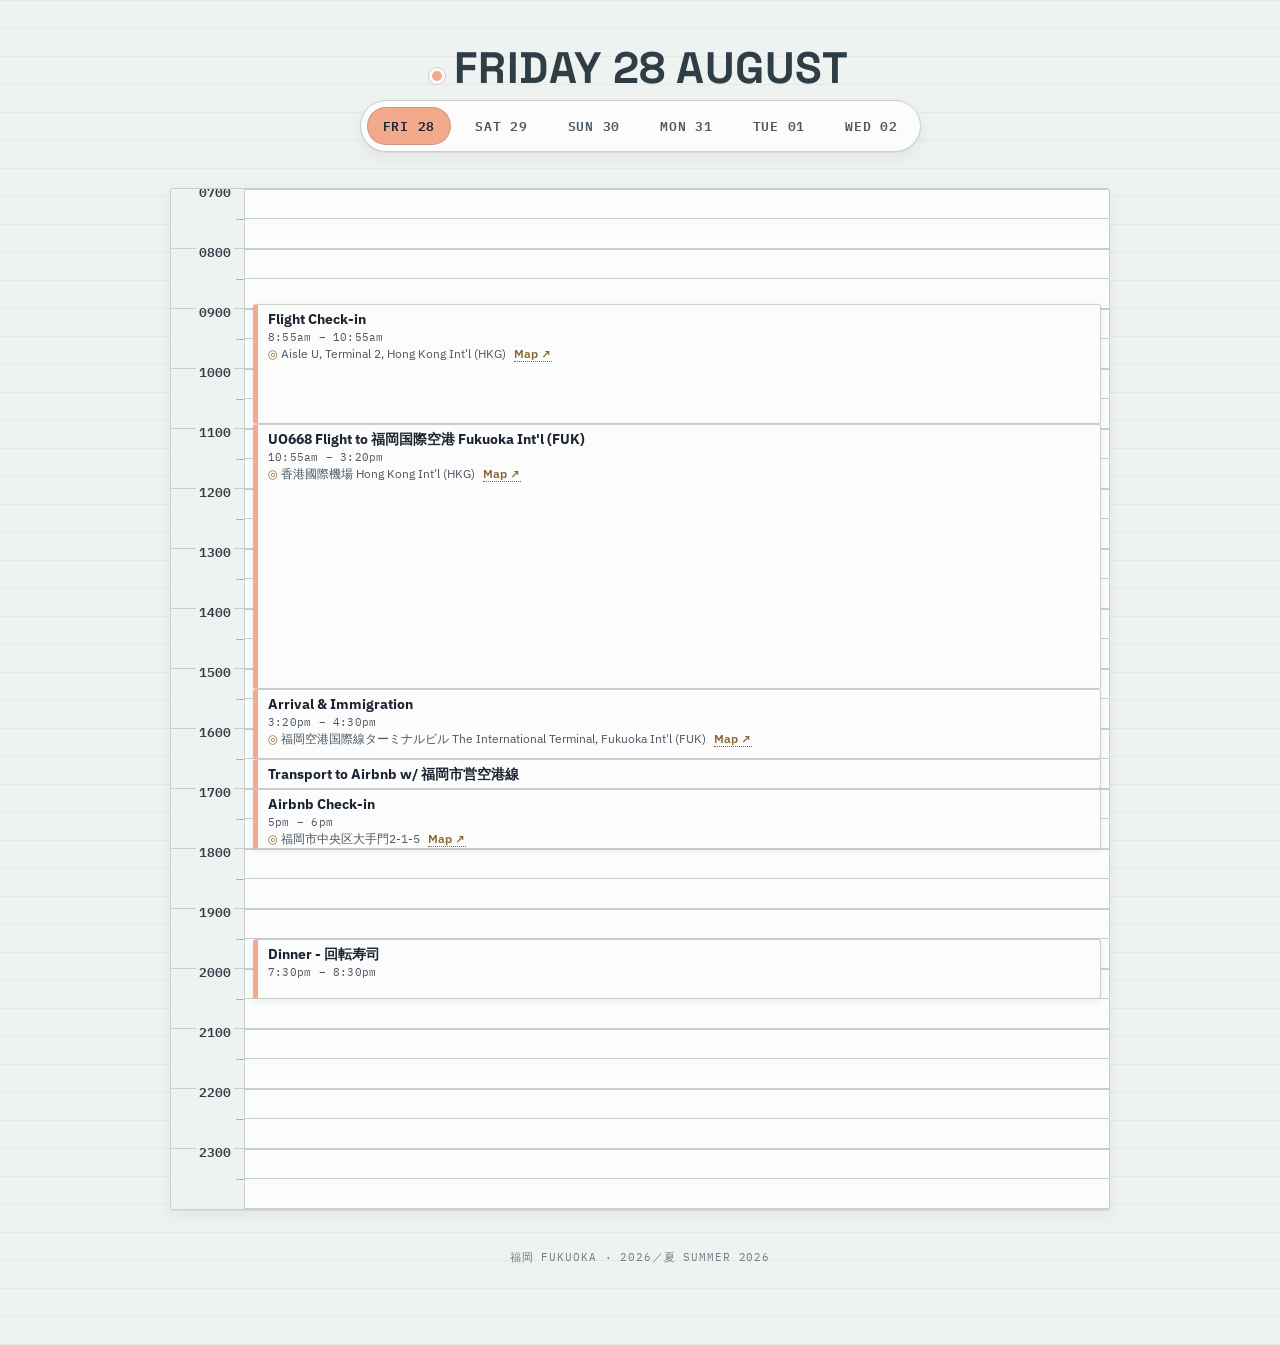
==== fri28aug.html @ e12d0137 "title change" ====
<!DOCTYPE html>
<html lang="en">
<head>
  <meta charset="UTF-8">
  <meta name="viewport" content="width=device-width, initial-scale=1.0">
  <title>FRI 28 AUG — 福岡夏日の旅2026</title>
  <link rel="preconnect" href="https://fonts.googleapis.com">
  <link rel="preconnect" href="https://fonts.gstatic.com" crossorigin>
  <link href="https://fonts.googleapis.com/css2?family=Space+Grotesk:wght@500;700&family=IBM+Plex+Sans:wght@400;500;600&family=IBM+Plex+Mono:wght@400;500;600&display=swap" rel="stylesheet">
  <link rel="stylesheet" href="style.css">
</head>

<body>
  <div class="wrap">

    <h1 class="page-title" style="--day-color: var(--fri);">
      <span class="day-tick"></span>FRIDAY 28 AUGUST
    </h1>

    <nav class="day-nav" id="dayNav" aria-label="Day navigation"></nav>

    <section class="schedule-card">
      <div class="schedule-grid">
        <div class="ruler" id="ruler"></div>
        <div class="track">
          <div class="events-layer" id="eventsLayer"></div>
        </div>
      </div>
    </section>

    <footer class="foot">福岡 FUKUOKA &middot; 2026／夏 SUMMER 2026</footer>
  </div>

  <script src="schedule.js"></script>
  <script>
    const EVENTS_DEFAULT = [
      { title: "Flight Check-in", start: "8:55", end: "10:55", location: "Aisle U, Terminal 2, Hong Kong Int'l (HKG)", mapsUrl: "https://www.google.com/maps/place/Hong+Kong+International+Airport+Terminal+2,+1+Sky+Plaza+Rd,+Chek+Lap+Kok,+Hong+Kong/@22.3169602,113.9358304,17z/data=!3m1!4b1!4m6!3m5!1s0x3403e2dbd24219fd:0x66bfec8ce61a788a!8m2!3d22.3169602!4d113.9384053!16s%2Fg%2F11zbnl3nz1?entry=ttu&g_ep=EgoyMDI2MDcxNS4wIKXMDSoASAFQAw%3D%3D" },
      { title: "UO668 Flight to 福岡国際空港 Fukuoka Int'l (FUK)", start: "10:55", end: "15:20", location: "香港國際機場 Hong Kong Int'l (HKG)", mapsUrl: "https://www.google.com/maps/place/Hong+Kong+International+Airport+Terminal+2,+1+Sky+Plaza+Rd,+Chek+Lap+Kok,+Hong+Kong/@22.3169602,113.9358304,17z/data=!3m1!4b1!4m6!3m5!1s0x3403e2dbd24219fd:0x66bfec8ce61a788a!8m2!3d22.3169602!4d113.9384053!16s%2Fg%2F11zbnl3nz1?entry=ttu&g_ep=EgoyMDI2MDcxNS4wIKXMDSoASAFQAw%3D%3D" },
      { title: "Arrival & Immigration", start: "15:20", end: "16:30", location: "福岡空港国際線ターミナルビル The International Terminal, Fukuoka Int'l (FUK)", mapsUrl: "https://www.google.com/maps/place/Fukuoka+Airport+International+Terminal/@33.584404,130.4412483,17z/data=!3m1!4b1!4m6!3m5!1s0x3541903977d64cd1:0x3425b2576ad33a70!8m2!3d33.584404!4d130.4438232!16s%2Fg%2F11d_719d9x?entry=ttu&g_ep=EgoyMDI2MDcxNS4wIKXMDSoASAFQAw%3D%3D" },
      { title: "Transport to Airbnb w/ 福岡市営空港線", start: "16:30", end: "17:00", location: "", mapsUrl: "" },
      { title: "Airbnb Check-in", start: "17:00", end: "18:00", location: "福岡市中央区大手門2-1-5", mapsUrl: "https://www.google.com/maps/place/2-ch%C5%8Dme-1-5+%C5%8Ctemon,+Chuo+Ward,+Fukuoka,+810-0074,+Japan/@33.5899657,130.3848394,18z/data=!3m1!4b1!4m10!1m2!2m1!1z44CSODEwLTAwNzQg56aP5bKh55yM56aP5bKh5biC5Lit5aSu5Yy65aSn5omL6ZaA77yS5LiB55uu77yR4oiS77yV!3m6!1s0x354192293996d13b:0x6b5ba809811c0bd0!8m2!3d33.5899657!4d130.3861269!15sCkLjgJI4MTAtMDA3NCDnpo_lsqHnnIznpo_lsqHluILkuK3lpK7ljLrlpKfmiYvploDvvJLkuIHnm67vvJHiiJLvvJWSARBnZW9jb2RlZF9hZGRyZXNz4AEA!16s%2Fg%2F11clpc6z0z?entry=ttu&g_ep=EgoyMDI2MDcxNS4wIKXMDSoASAFQAw%3D%3D" },
      { title: "Dinner - 回転寿司", start: "19:30", end: "20:30", location: "", mapsUrl: "" },
    ];

    window.TripSchedule.init({
      file: "fri28aug.html",
      color: "var(--fri)",
      defaults: EVENTS_DEFAULT,
    });
  </script>
</body>
</html>
---- style.css ----
/* ============================================================
   Royal Holloway Makers' Society — Schedule
   Design: drafting-table blueprint, brass hardware accents,
   hour-ruler grid. Space Grotesk / IBM Plex Sans / IBM Plex Mono.
   ============================================================ */

:root {
  --ink:        #1B2430;
  --ink-soft:   #4B5763;
  --paper:      #EEF2F0;
  --paper-2:    #E3E9E5;
  --card:       #FBFCFB;
  --line:       #C7D0CB;
  --rule:       #2F3E46;
  --brass:      #AD8446;
  --brass-dark: #8A6832;
  --brass-tint: #F1E3C9;

  --fri: #F2A98C;
  --sat: #F0C083;
  --sun: #EADD6E;
  --mon: #93D2A3;
  --tue: #8FC4E8;
  --wed: #DDB2E6;

  --radius: 3px;
  --shadow: 0 1px 0 rgba(27,36,48,0.06), 0 6px 16px rgba(27,36,48,0.06);
}

* { box-sizing: border-box; }

html { scroll-behavior: smooth; }

body {
  margin: 0;
  background:
    linear-gradient(var(--paper-2) 1px, transparent 1px) 0 0 / 100% 28px,
    var(--paper);
  color: var(--ink);
  font-family: "IBM Plex Sans", "Noto Sans JP", system-ui, sans-serif;
  -webkit-font-smoothing: antialiased;
  min-height: 100vh;
}

a { color: inherit; }

.wrap {
  max-width: 980px;
  margin: 0 auto;
  padding: 40px 20px 80px;
}

/* ---------- Header ---------- */

.page-title {
  text-align: center;
  margin: 0 0 4px;
  font-family: "Space Grotesk", "IBM Plex Sans", sans-serif;
  font-weight: 700;
  font-size: clamp(28px, 5vw, 44px);
  letter-spacing: 0.01em;
  color: var(--rule);
}

.page-title .day-tick {
  display: inline-block;
  width: 10px;
  height: 10px;
  border-radius: 50%;
  margin-right: 12px;
  transform: translateY(-2px);
  background: var(--day-color, var(--brass));
  box-shadow: 0 0 0 3px var(--card), 0 0 0 4px var(--line);
}

.page-subtitle {
  text-align: center;
  margin: 0 0 28px;
  font-family: "IBM Plex Mono", monospace;
  font-size: 12.5px;
  letter-spacing: 0.14em;
  text-transform: uppercase;
  color: var(--ink-soft);
}

/* ---------- Nav ---------- */

.day-nav {
  display: flex;
  justify-content: center;
  flex-wrap: wrap;
  gap: 8px;
  margin: 0 0 36px;
  padding: 6px;
  background: var(--card);
  border: 1px solid var(--line);
  border-radius: 999px;
  width: fit-content;
  max-width: 100%;
  margin-left: auto;
  margin-right: auto;
  box-shadow: var(--shadow);
}

.day-nav a {
  --pill-color: var(--brass);
  position: relative;
  display: block;
  padding: 8px 16px;
  border-radius: 999px;
  font-family: "IBM Plex Mono", monospace;
  font-size: 12.5px;
  font-weight: 600;
  letter-spacing: 0.06em;
  text-decoration: none;
  color: var(--ink-soft);
  transition: background 0.15s ease, color 0.15s ease;
  white-space: nowrap;
}

.day-nav a:hover { background: var(--paper-2); color: var(--ink); }

.day-nav a.active {
  background: var(--pill-color);
  color: var(--ink);
  box-shadow: inset 0 0 0 1px rgba(27,36,48,0.15);
}

.day-nav a.home {
  color: var(--brass-dark);
  font-weight: 700;
}

/* ---------- Schedule grid ---------- */

.schedule-card {
  background: var(--card);
  border: 1px solid var(--line);
  border-radius: var(--radius);
  box-shadow: var(--shadow);
  overflow: hidden;
  margin-bottom: 40px;
}

.schedule-grid {
  display: grid;
  grid-template-columns: 74px 1fr;
}

.ruler {
  border-right: 1px solid var(--line);
  background: var(--paper);
  position: relative;
}

.ruler-hour {
  height: 60px;
  border-bottom: 1px solid var(--line);
  position: relative;
}

.ruler-hour:last-child { border-bottom: none; }

.ruler-hour .label {
  position: absolute;
  top: -8px;
  right: 10px;
  background: var(--paper);
  padding: 0 3px;
  font-family: "IBM Plex Mono", monospace;
  font-weight: 600;
  font-size: 13px;
  color: var(--rule);
}

.ruler-hour::after {
  /* half-hour tick */
  content: "";
  position: absolute;
  top: 30px;
  right: 0;
  width: 8px;
  height: 1px;
  background: var(--brass);
  opacity: 0.6;
}

.track {
  position: relative;
  background-image: repeating-linear-gradient(
    to bottom,
    transparent 0,
    transparent 29px,
    var(--line) 29px,
    var(--line) 30px
  );
  background-size: 100% 60px;
}

.track::before {
  /* hour lines, stronger */
  content: "";
  position: absolute;
  inset: 0;
  background-image: repeating-linear-gradient(
    to bottom,
    var(--line) 0,
    var(--line) 1px,
    transparent 1px,
    transparent 60px
  );
  pointer-events: none;
}

.events-layer {
  position: relative;
}

.event {
  position: absolute;
  left: 8px;
  right: 8px;
  min-height: 26px;
  background: var(--card);
  border: 1px solid var(--line);
  border-left: 5px solid var(--ev-color, var(--brass));
  border-radius: var(--radius);
  padding: 6px 10px 7px;
  box-shadow: 0 2px 6px rgba(27,36,48,0.08);
  overflow: hidden;
  cursor: default;
}

.event .ev-title {
  font-weight: 700;
  font-size: 13.5px;
  line-height: 1.25;
  color: var(--ink);
  margin: 0 0 2px;
}

.event .ev-time {
  font-family: "IBM Plex Mono", monospace;
  font-size: 11px;
  color: var(--ink-soft);
  letter-spacing: 0.02em;
}

.event .ev-meta {
  font-size: 11.5px;
  color: var(--ink-soft);
  margin-top: 2px;
  display: flex;
  gap: 8px;
  flex-wrap: wrap;
  align-items: center;
}

.event .ev-meta .pin::before { content: "\25CE  "; color: var(--brass-dark); }

.event .ev-meta a {
  color: var(--brass-dark);
  text-decoration: none;
  font-weight: 600;
  border-bottom: 1px dotted var(--brass-dark);
}
.event .ev-meta a:hover { color: var(--ink); border-color: var(--ink); }

.event-actions {
  position: absolute;
  top: 5px;
  right: 6px;
  display: flex;
  gap: 4px;
  opacity: 0;
  transition: opacity 0.12s ease;
}

.event:hover .event-actions { opacity: 1; }

.event-actions button {
  border: none;
  background: var(--paper-2);
  color: var(--ink-soft);
  width: 18px;
  height: 18px;
  border-radius: 50%;
  font-size: 11px;
  line-height: 1;
  cursor: pointer;
}

.event-actions button:hover { background: var(--brass); color: var(--ink); }

.event.compact .ev-meta,
.event.compact .ev-time { display: none; }

.empty-note {
  text-align: center;
  padding: 40px 20px;
  color: var(--ink-soft);
  font-family: "IBM Plex Mono", monospace;
  font-size: 12.5px;
  letter-spacing: 0.05em;
}

/* ---------- Form: "work order" card ---------- */

.entry-card {
  background: var(--card);
  border: 1px solid var(--line);
  border-radius: var(--radius);
  box-shadow: var(--shadow);
  padding: 22px 24px 24px;
}

.entry-card h2 {
  margin: 0 0 4px;
  font-family: "Space Grotesk", sans-serif;
  font-size: 16px;
  letter-spacing: 0.02em;
  color: var(--rule);
}

.entry-card .entry-sub {
  margin: 0 0 18px;
  padding-bottom: 14px;
  border-bottom: 1px dashed var(--line);
  font-family: "IBM Plex Mono", monospace;
  font-size: 11px;
  letter-spacing: 0.08em;
  text-transform: uppercase;
  color: var(--ink-soft);
}

.entry-grid {
  display: grid;
  grid-template-columns: repeat(4, 1fr);
  gap: 14px 16px;
}

.entry-grid .field.wide { grid-column: span 2; }
.entry-grid .field.full { grid-column: 1 / -1; }

.field label {
  display: block;
  font-family: "IBM Plex Mono", monospace;
  font-size: 10.5px;
  letter-spacing: 0.1em;
  text-transform: uppercase;
  color: var(--brass-dark);
  margin-bottom: 5px;
}

.field input {
  width: 100%;
  padding: 9px 10px;
  border: 1px solid var(--line);
  border-radius: var(--radius);
  background: var(--paper);
  color: var(--ink);
  font-family: "IBM Plex Sans", sans-serif;
  font-size: 13.5px;
}

.field input:focus {
  outline: none;
  border-color: var(--brass);
  background: var(--card);
  box-shadow: 0 0 0 3px var(--brass-tint);
}

.entry-actions {
  display: flex;
  align-items: center;
  gap: 12px;
  margin-top: 18px;
}

.btn {
  font-family: "IBM Plex Mono", monospace;
  font-size: 12px;
  font-weight: 600;
  letter-spacing: 0.06em;
  text-transform: uppercase;
  padding: 10px 20px;
  border-radius: var(--radius);
  border: 1px solid var(--brass-dark);
  background: var(--brass);
  color: #26190A;
  cursor: pointer;
  transition: background 0.15s ease, transform 0.05s ease;
}

.btn:hover { background: var(--brass-dark); color: #fff; }
.btn:active { transform: translateY(1px); }

.btn.secondary {
  background: var(--card);
  color: var(--ink-soft);
  border-color: var(--line);
}
.btn.secondary:hover { background: var(--paper-2); color: var(--ink); border-color: var(--ink-soft); }

.form-msg {
  font-family: "IBM Plex Mono", monospace;
  font-size: 11.5px;
  color: var(--ink-soft);
}

/* ---------- Export panel ---------- */

.export-panel {
  margin-top: 18px;
}

.export-panel summary {
  cursor: pointer;
  font-family: "IBM Plex Mono", monospace;
  font-size: 11.5px;
  letter-spacing: 0.08em;
  text-transform: uppercase;
  color: var(--brass-dark);
  padding: 4px 0;
}

.export-panel textarea {
  width: 100%;
  margin-top: 10px;
  min-height: 140px;
  padding: 12px;
  border: 1px solid var(--line);
  border-radius: var(--radius);
  background: var(--rule);
  color: #E8ECEA;
  font-family: "IBM Plex Mono", monospace;
  font-size: 12px;
  line-height: 1.5;
  resize: vertical;
}

.export-panel p {
  font-size: 12px;
  color: var(--ink-soft);
  line-height: 1.5;
  margin: 10px 0 0;
}

/* ---------- Home / index ---------- */

.home-list {
  display: grid;
  grid-template-columns: repeat(3, 1fr);
  gap: 14px;
  margin-top: 30px;
}

.home-card {
  display: block;
  text-decoration: none;
  background: var(--card);
  border: 1px solid var(--line);
  border-radius: var(--radius);
  padding: 18px 16px;
  box-shadow: var(--shadow);
  border-top: 5px solid var(--card-color, var(--brass));
  transition: transform 0.12s ease;
}

.home-card:hover { transform: translateY(-2px); }

.home-card .hc-day {
  font-family: "IBM Plex Mono", monospace;
  font-size: 11px;
  letter-spacing: 0.1em;
  color: var(--ink-soft);
  text-transform: uppercase;
}

.home-card .hc-date {
  font-family: "Space Grotesk", sans-serif;
  font-size: 22px;
  font-weight: 700;
  color: var(--rule);
  margin-top: 2px;
}

footer.foot {
  text-align: center;
  margin-top: 40px;
  font-family: "IBM Plex Mono", monospace;
  font-size: 11px;
  letter-spacing: 0.08em;
  color: var(--ink-soft);
  opacity: 0.75;
}

@media (max-width: 640px) {
  .entry-grid { grid-template-columns: repeat(2, 1fr); }
  .entry-grid .field.wide { grid-column: span 2; }
  .schedule-grid { grid-template-columns: 58px 1fr; }
  .ruler-hour .label { font-size: 11.5px; right: 6px; }
  .event .ev-title { font-size: 12.5px; }
}
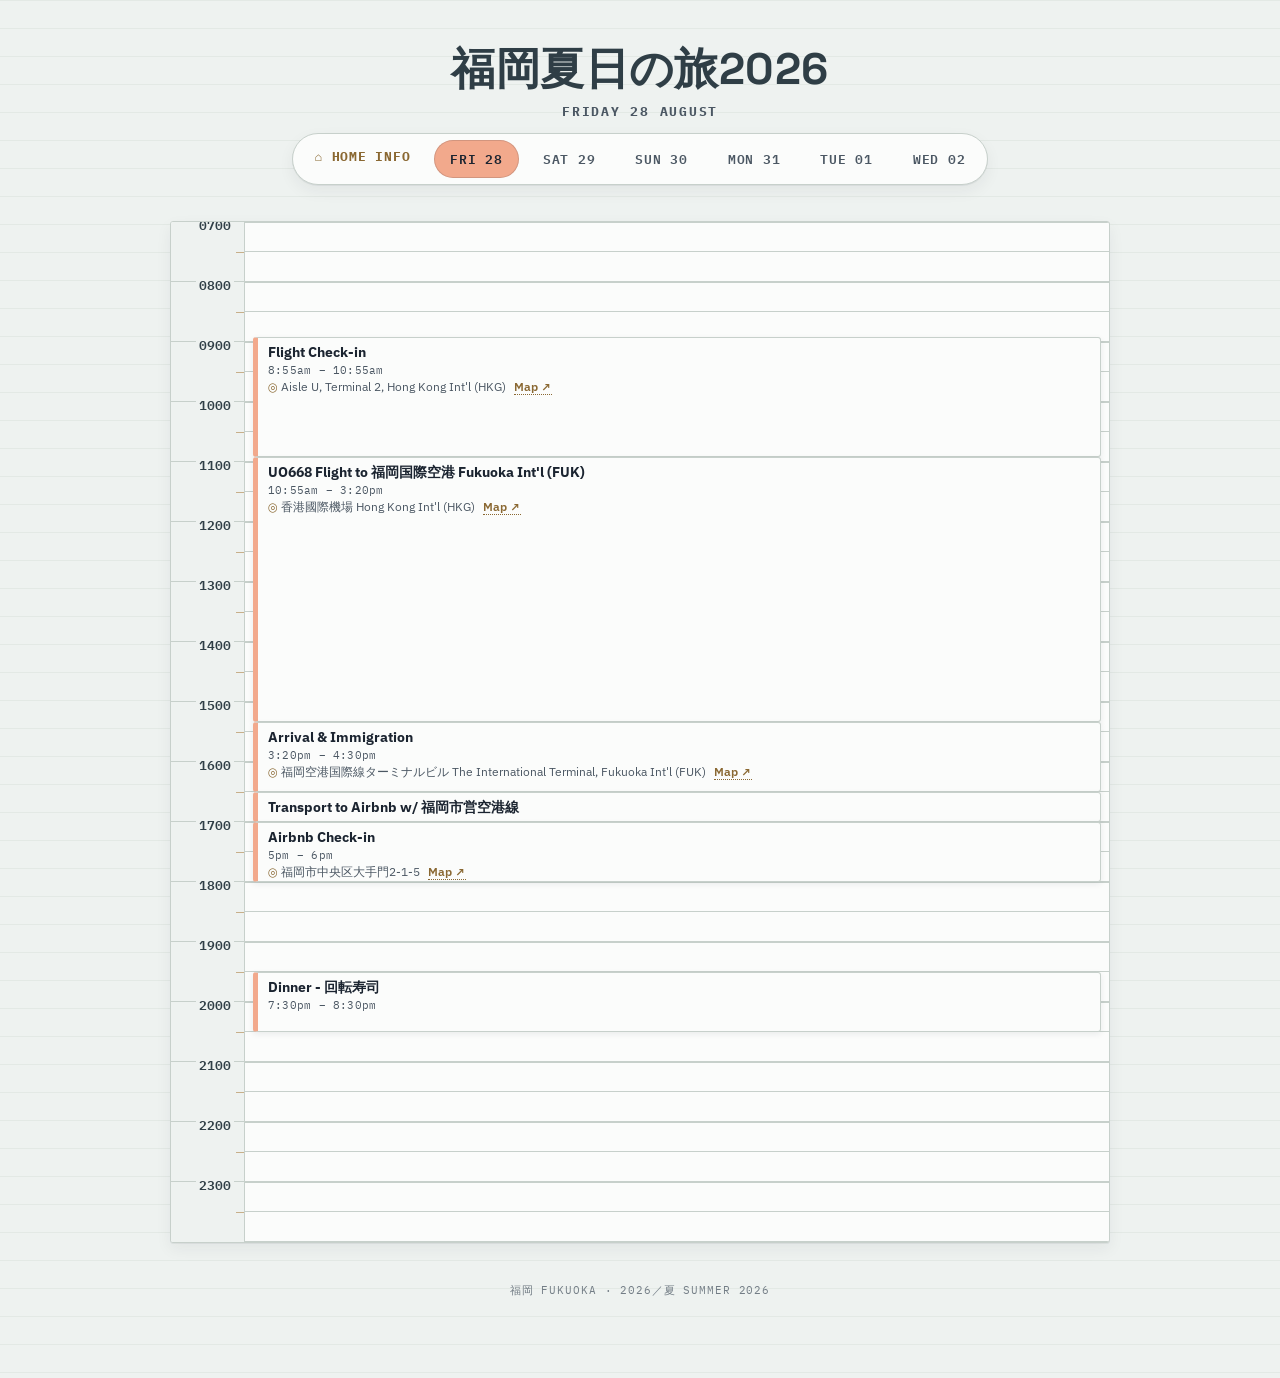
==== commit 22ade769: "index full repolish and some other event updates" ====
--- a/fri28aug.html
+++ b/fri28aug.html
@@ -1,5 +1,5 @@
 <!DOCTYPE html>
-<html lang="en">
+<html lang="zh-Hant">
 <head>
   <meta charset="UTF-8">
   <meta name="viewport" content="width=device-width, initial-scale=1.0">
@@ -13,9 +13,11 @@
 <body>
   <div class="wrap">
 
-    <h1 class="page-title" style="--day-color: var(--fri);">
-      <span class="day-tick"></span>FRIDAY 28 AUGUST
-    </h1>
+    <h1 class="page-title">福岡夏日の旅2026</h1>
+    <h2 class="page-subtitle" style="--day-color: var(--fri);">
+      <span class="day-tick"></span>
+      FRIDAY 28 AUGUST
+    </h2>
 
     <nav class="day-nav" id="dayNav" aria-label="Day navigation"></nav>
 
@@ -49,4 +51,4 @@
     });
   </script>
 </body>
-</html>
+</html>
--- a/style.css
+++ b/style.css
@@ -1,5 +1,5 @@
 /* ============================================================
-   Royal Holloway Makers' Society — Schedule
+   Trip Schedule
    Design: drafting-table blueprint, brass hardware accents,
    hour-ruler grid. Space Grotesk / IBM Plex Sans / IBM Plex Mono.
    ============================================================ */
@@ -50,7 +50,7 @@
   padding: 40px 20px 80px;
 }
 
-/* ---------- Header ---------- */
+/* ---------- Header & Text ---------- */
 
 .page-title {
   text-align: center;
@@ -75,12 +75,64 @@
 
 .page-subtitle {
   text-align: center;
-  margin: 0 0 28px;
+  margin: 0 0 14px;
   font-family: "IBM Plex Mono", monospace;
   font-size: 12.5px;
   letter-spacing: 0.14em;
   text-transform: uppercase;
   color: var(--ink-soft);
+}
+
+.page-h3 {
+  text-align: center;
+  margin: 0 0 8px;
+  font-family: "Space Grotesk", "IBM Plex Sans", sans-serif;
+  font-weight: 700;
+  font-size: 14px;
+  letter-spacing: 0.01em;
+  color: var(--brass-dark);
+}
+
+.index-p  {
+  text-align: center;
+  margin: 0 0 12px;
+  font-family: "Space Grotesk", "IBM Plex Sans", sans-serif;
+  font-weight: bold; 
+  font-display: block;
+  letter-spacing: 0.01em;
+  color: var(--ink);
+}
+
+.index-text-a  {
+  text-align: center;
+  margin: 0 0 4px;
+  font-family: "Space Grotesk", "IBM Plex Sans", sans-serif;
+  font-weight: bold; 
+  font-display: block;
+  letter-spacing: 0.01em;
+  color: var(--ink);
+}
+
+.address-a  {
+  text-align: center;
+  margin: 0 0 8px;
+  font-family: "Space Grotesk", "IBM Plex Sans", sans-serif;
+  font-size: 11px;
+  font-weight: bold; 
+  font-display: block;
+  text-decoration: none;
+  letter-spacing: 0.01em;
+  color: var(--ink-soft);
+}
+
+hr {
+  border: none;
+  height: 2px;
+  background: linear-gradient(to bottom right, var(--brass), var(--brass-tint));
+  border-radius: 999px;
+  width: 90%;
+  margin: 28px auto;
+  overflow: visible;
 }
 
 /* ---------- Nav ---------- */
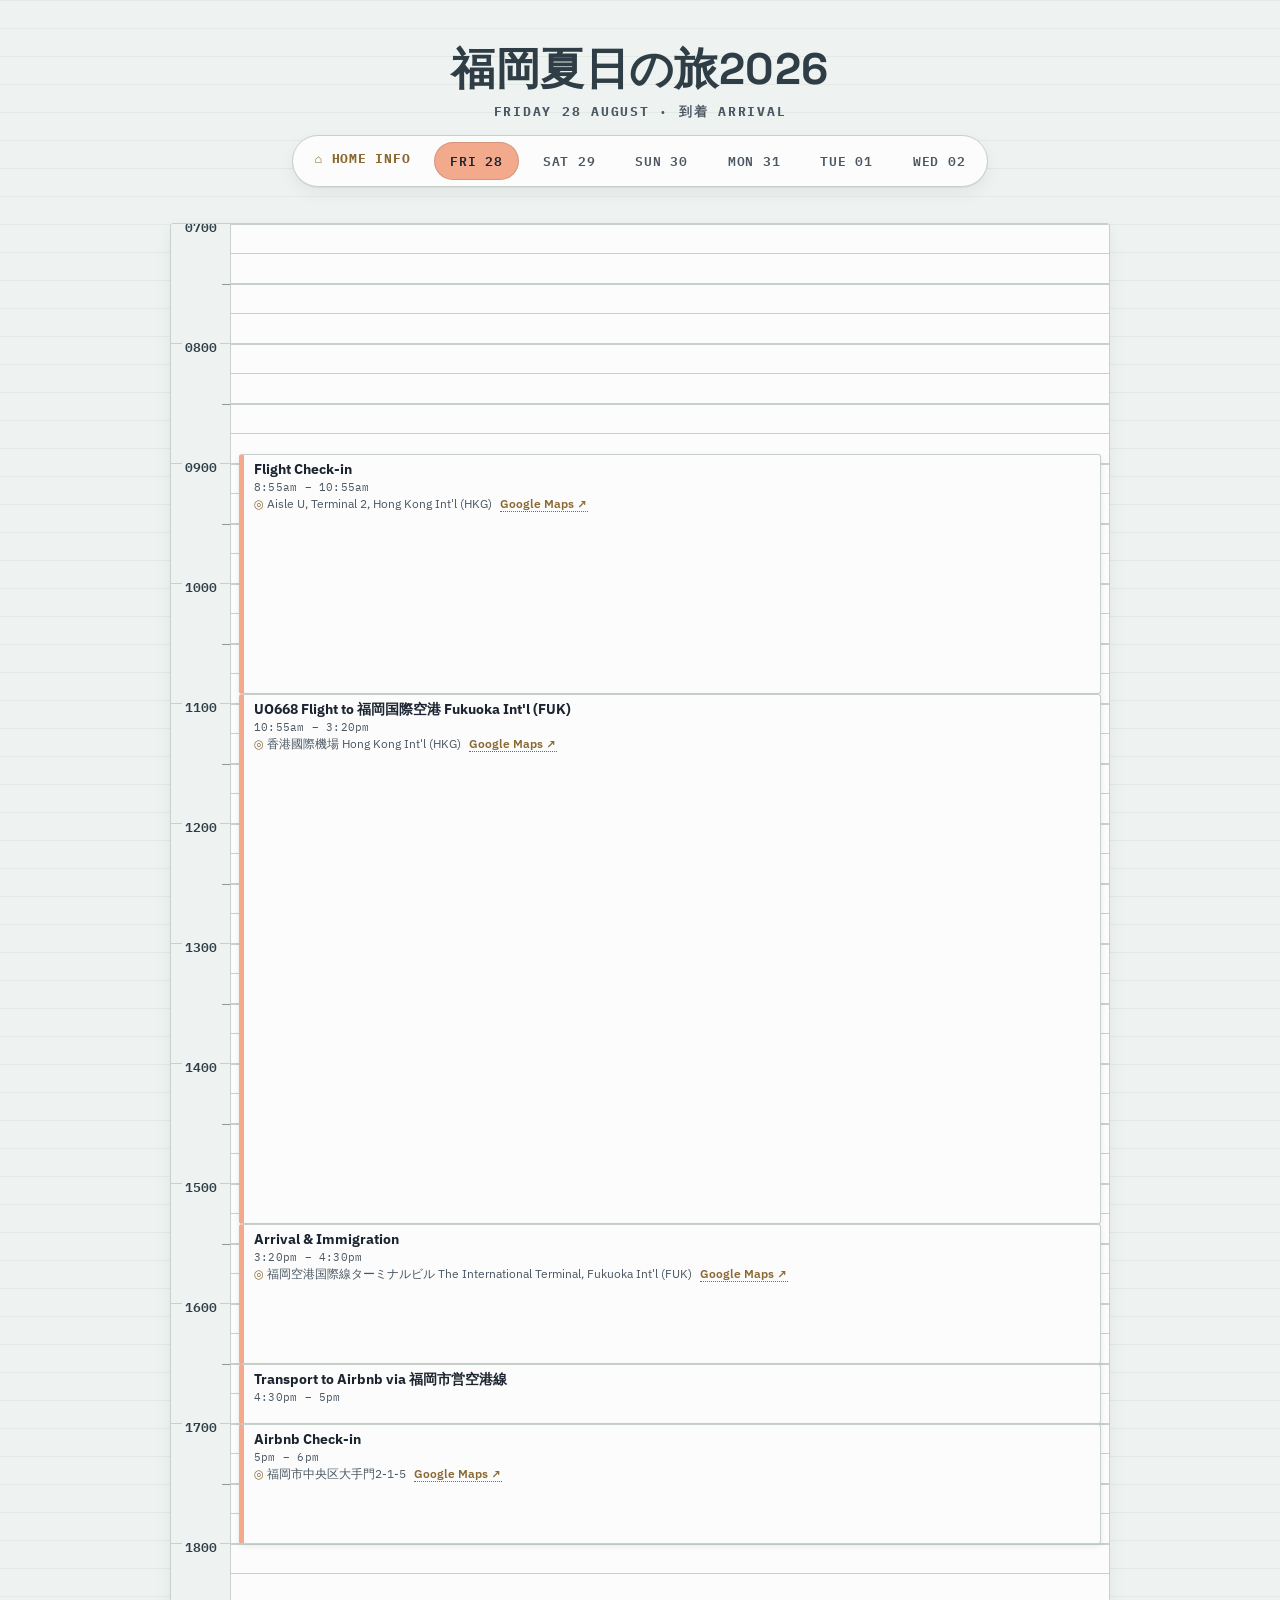
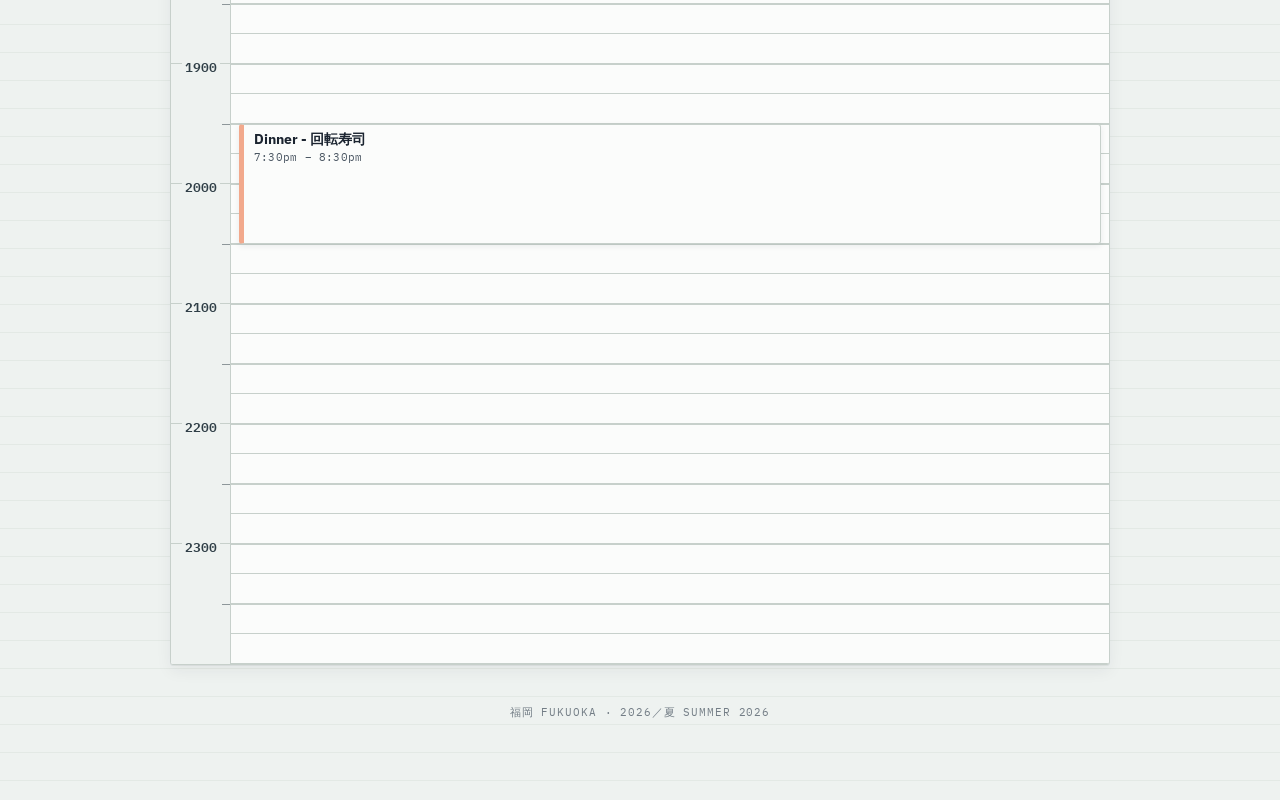
==== commit 223431e4: "schedule draft v2" ====
--- a/fri28aug.html
+++ b/fri28aug.html
@@ -8,6 +8,7 @@
   <link rel="preconnect" href="https://fonts.gstatic.com" crossorigin>
   <link href="https://fonts.googleapis.com/css2?family=Space+Grotesk:wght@500;700&family=IBM+Plex+Sans:wght@400;500;600&family=IBM+Plex+Mono:wght@400;500;600&display=swap" rel="stylesheet">
   <link rel="stylesheet" href="style.css">
+  <link rel="icon" type="image/x-icon" href="favicon-jp.png">
 </head>
 
 <body>
@@ -16,7 +17,7 @@
     <h1 class="page-title">福岡夏日の旅2026</h1>
     <h2 class="page-subtitle" style="--day-color: var(--fri);">
       <span class="day-tick"></span>
-      FRIDAY 28 AUGUST
+      FRIDAY 28 AUGUST &middot; 到着 ARRIVAL
     </h2>
 
     <nav class="day-nav" id="dayNav" aria-label="Day navigation"></nav>
@@ -39,7 +40,7 @@
       { title: "Flight Check-in", start: "8:55", end: "10:55", location: "Aisle U, Terminal 2, Hong Kong Int'l (HKG)", mapsUrl: "https://www.google.com/maps/place/Hong+Kong+International+Airport+Terminal+2,+1+Sky+Plaza+Rd,+Chek+Lap+Kok,+Hong+Kong/@22.3169602,113.9358304,17z/data=!3m1!4b1!4m6!3m5!1s0x3403e2dbd24219fd:0x66bfec8ce61a788a!8m2!3d22.3169602!4d113.9384053!16s%2Fg%2F11zbnl3nz1?entry=ttu&g_ep=EgoyMDI2MDcxNS4wIKXMDSoASAFQAw%3D%3D" },
       { title: "UO668 Flight to 福岡国際空港 Fukuoka Int'l (FUK)", start: "10:55", end: "15:20", location: "香港國際機場 Hong Kong Int'l (HKG)", mapsUrl: "https://www.google.com/maps/place/Hong+Kong+International+Airport+Terminal+2,+1+Sky+Plaza+Rd,+Chek+Lap+Kok,+Hong+Kong/@22.3169602,113.9358304,17z/data=!3m1!4b1!4m6!3m5!1s0x3403e2dbd24219fd:0x66bfec8ce61a788a!8m2!3d22.3169602!4d113.9384053!16s%2Fg%2F11zbnl3nz1?entry=ttu&g_ep=EgoyMDI2MDcxNS4wIKXMDSoASAFQAw%3D%3D" },
       { title: "Arrival & Immigration", start: "15:20", end: "16:30", location: "福岡空港国際線ターミナルビル The International Terminal, Fukuoka Int'l (FUK)", mapsUrl: "https://www.google.com/maps/place/Fukuoka+Airport+International+Terminal/@33.584404,130.4412483,17z/data=!3m1!4b1!4m6!3m5!1s0x3541903977d64cd1:0x3425b2576ad33a70!8m2!3d33.584404!4d130.4438232!16s%2Fg%2F11d_719d9x?entry=ttu&g_ep=EgoyMDI2MDcxNS4wIKXMDSoASAFQAw%3D%3D" },
-      { title: "Transport to Airbnb w/ 福岡市営空港線", start: "16:30", end: "17:00", location: "", mapsUrl: "" },
+      { title: "Transport to Airbnb via 福岡市営空港線", start: "16:30", end: "17:00", location: "", mapsUrl: "" },
       { title: "Airbnb Check-in", start: "17:00", end: "18:00", location: "福岡市中央区大手門2-1-5", mapsUrl: "https://www.google.com/maps/place/2-ch%C5%8Dme-1-5+%C5%8Ctemon,+Chuo+Ward,+Fukuoka,+810-0074,+Japan/@33.5899657,130.3848394,18z/data=!3m1!4b1!4m10!1m2!2m1!1z44CSODEwLTAwNzQg56aP5bKh55yM56aP5bKh5biC5Lit5aSu5Yy65aSn5omL6ZaA77yS5LiB55uu77yR4oiS77yV!3m6!1s0x354192293996d13b:0x6b5ba809811c0bd0!8m2!3d33.5899657!4d130.3861269!15sCkLjgJI4MTAtMDA3NCDnpo_lsqHnnIznpo_lsqHluILkuK3lpK7ljLrlpKfmiYvploDvvJLkuIHnm67vvJHiiJLvvJWSARBnZW9jb2RlZF9hZGRyZXNz4AEA!16s%2Fg%2F11clpc6z0z?entry=ttu&g_ep=EgoyMDI2MDcxNS4wIKXMDSoASAFQAw%3D%3D" },
       { title: "Dinner - 回転寿司", start: "19:30", end: "20:30", location: "", mapsUrl: "" },
     ];
--- a/style.css
+++ b/style.css
@@ -196,7 +196,7 @@
 
 .schedule-grid {
   display: grid;
-  grid-template-columns: 74px 1fr;
+  grid-template-columns: 60px 1fr;
 }
 
 .ruler {
@@ -206,8 +206,8 @@
 }
 
 .ruler-hour {
-  height: 60px;
-  border-bottom: 1px solid var(--line);
+  height: 120px;
+  border-bottom: 1.5px solid var(--line);
   position: relative;
 }
 
@@ -229,12 +229,12 @@
   /* half-hour tick */
   content: "";
   position: absolute;
-  top: 30px;
+  top: 60px;
   right: 0;
   width: 8px;
   height: 1px;
-  background: var(--brass);
-  opacity: 0.6;
+  background: var(--rule);
+  opacity: 0.5;
 }
 
 .track {
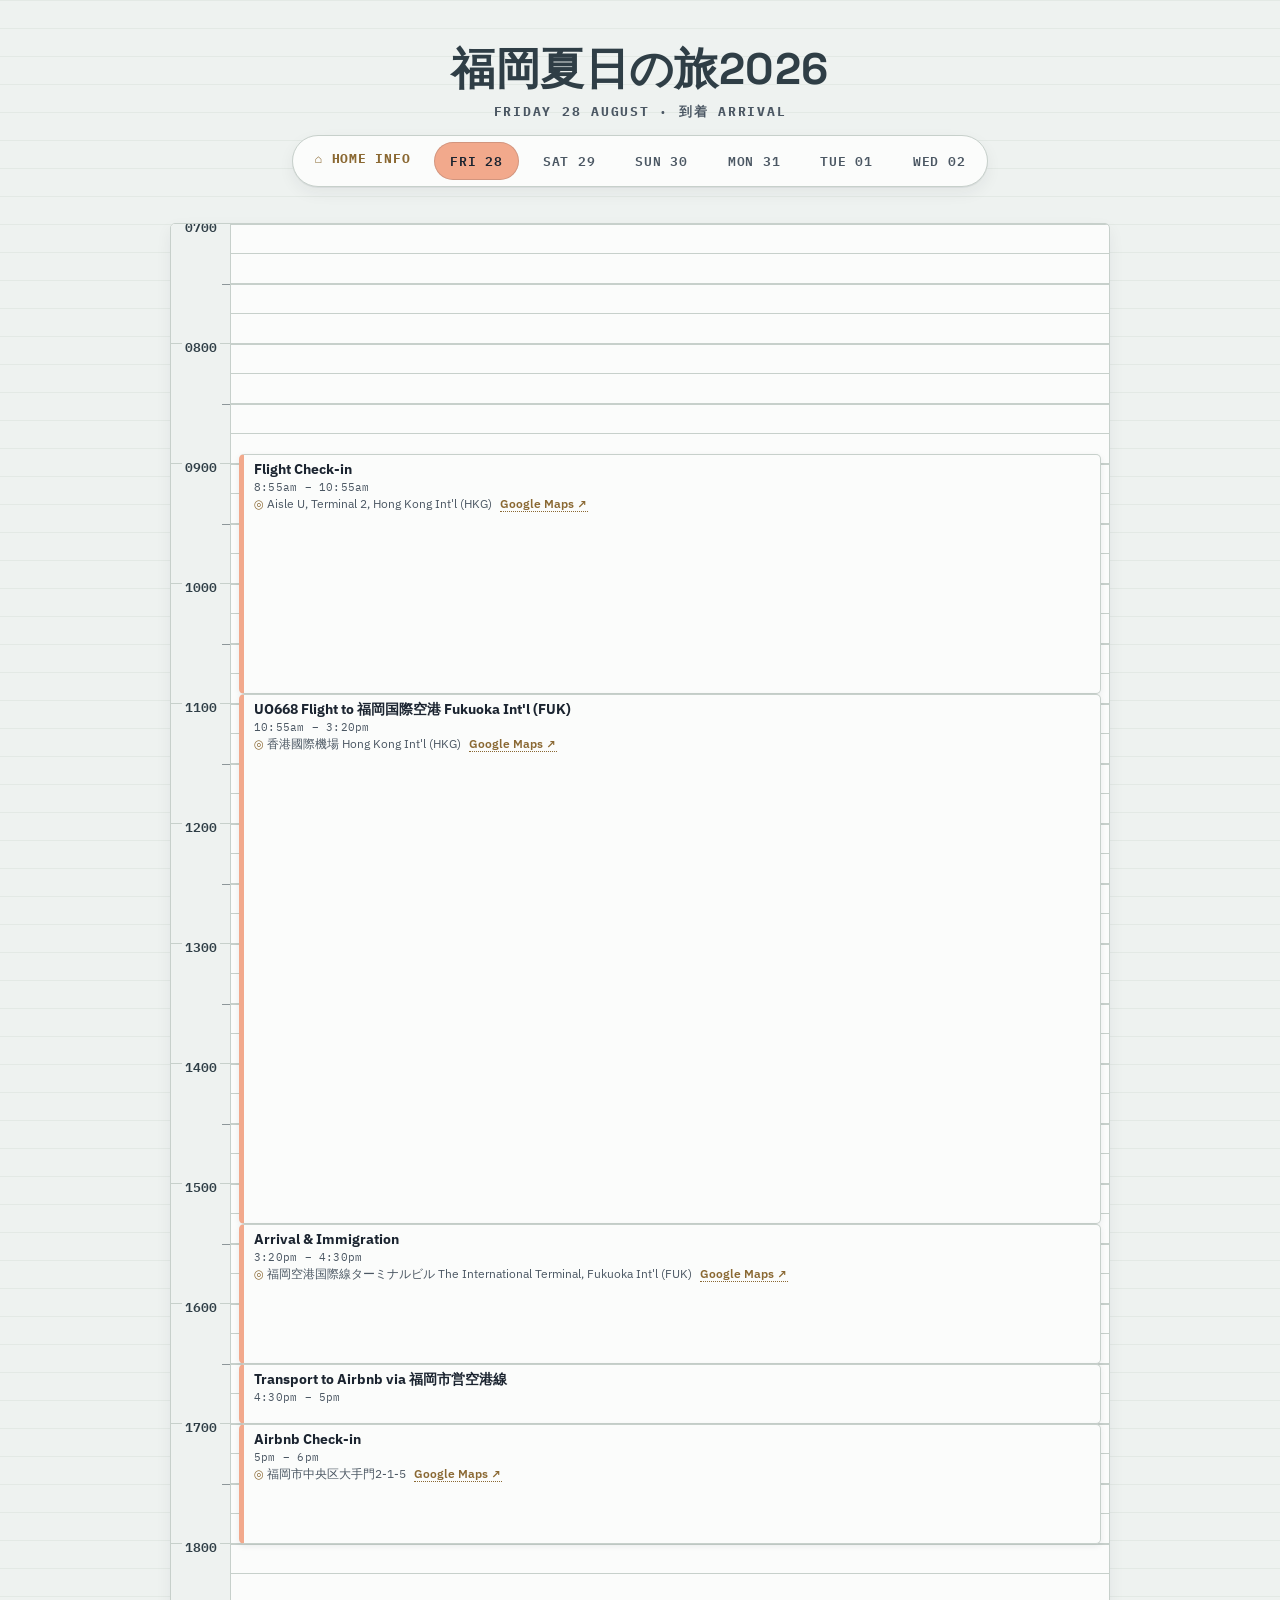
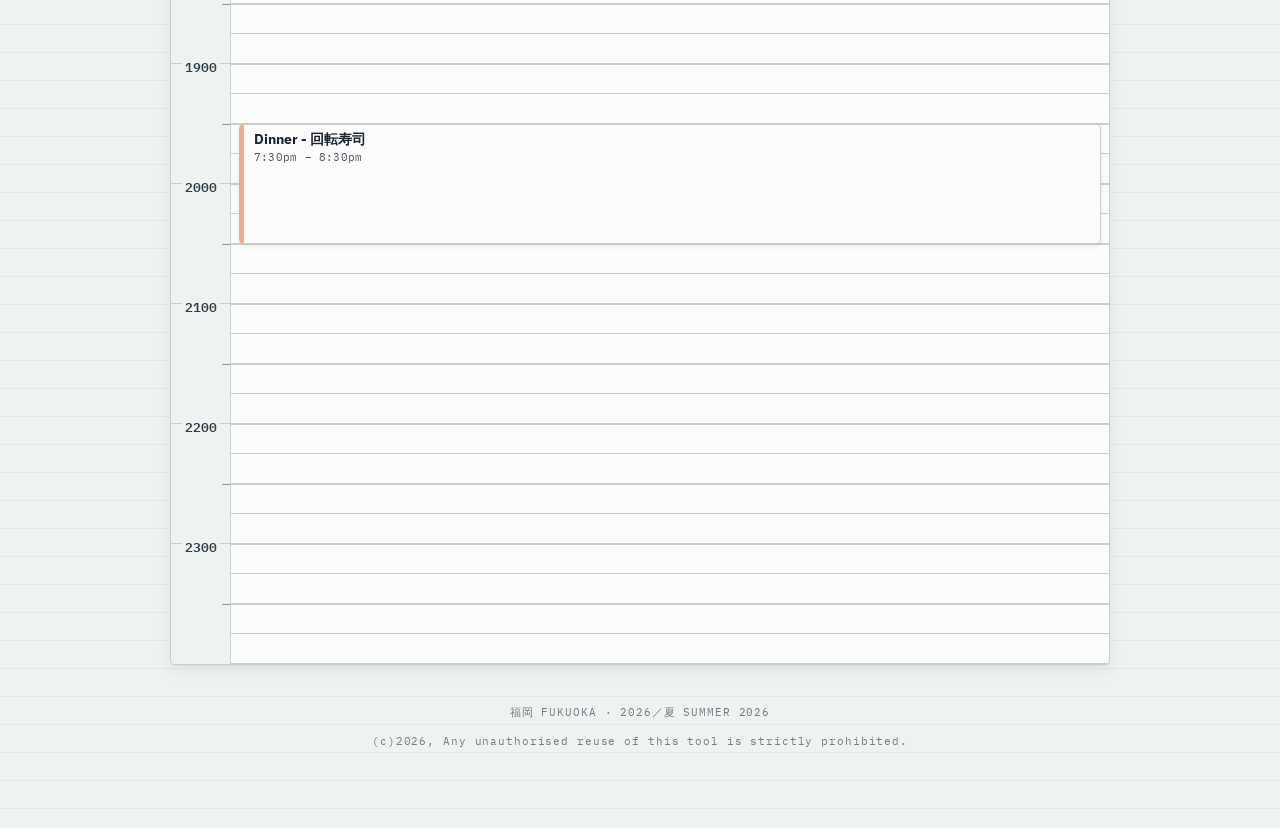
==== commit 85db37b7: "added currency converter, weather forecast, and earthquakes alert" ====
--- a/fri28aug.html
+++ b/fri28aug.html
@@ -3,12 +3,17 @@
 <head>
   <meta charset="UTF-8">
   <meta name="viewport" content="width=device-width, initial-scale=1.0">
+  <meta name="mobile-web-app-capable" content="yes" />
+
   <title>FRI 28 AUG — 福岡夏日の旅2026</title>
   <link rel="preconnect" href="https://fonts.googleapis.com">
   <link rel="preconnect" href="https://fonts.gstatic.com" crossorigin>
   <link href="https://fonts.googleapis.com/css2?family=Space+Grotesk:wght@500;700&family=IBM+Plex+Sans:wght@400;500;600&family=IBM+Plex+Mono:wght@400;500;600&display=swap" rel="stylesheet">
   <link rel="stylesheet" href="style.css">
-  <link rel="icon" type="image/x-icon" href="favicon-jp.png">
+  
+  <link rel="manifest" crossorigin="use-credentials" href="manifest.json">
+
+  <link rel="icon" type="image/x-icon" href="apple-touch-icon.png">
 </head>
 
 <body>
@@ -31,7 +36,8 @@
       </div>
     </section>
 
-    <footer class="foot">福岡 FUKUOKA &middot; 2026／夏 SUMMER 2026</footer>
+    <footer class="foot">福岡 FUKUOKA &middot; 2026／夏 SUMMER 2026 <br></br>
+      (c)2026, Any unauthorised reuse of this tool is strictly prohibited.</footer>
   </div>
 
   <script src="schedule.js"></script>
--- a/style.css
+++ b/style.css
@@ -23,7 +23,7 @@
   --tue: #8FC4E8;
   --wed: #DDB2E6;
 
-  --radius: 3px;
+  --radius: 5px;
   --shadow: 0 1px 0 rgba(27,36,48,0.06), 0 6px 16px rgba(27,36,48,0.06);
 }
 
@@ -146,7 +146,7 @@
   padding: 6px;
   background: var(--card);
   border: 1px solid var(--line);
-  border-radius: 999px;
+  border-radius: 35px;
   width: fit-content;
   max-width: 100%;
   margin-left: auto;
@@ -547,6 +547,239 @@
   opacity: 0.75;
 }
 
+/* ---------- Weather -------------- */
+.weather-panel { margin-top: 36px; }
+
+.weather-grid {
+  display: grid;
+  grid-template-columns: repeat(auto-fit, minmax(220px, 1fr));
+  gap: 14px;
+}
+
+.weather-city {
+  background: var(--card);
+  border: 1px solid var(--line);
+  border-radius: var(--radius);
+  box-shadow: var(--shadow);
+  padding: 16px 16px 14px;
+}
+
+.wx-city-name {
+  font-family: "IBM Plex Mono", "Noto Sans JP", monospace, sans-serif;
+  font-size: 11.5px;
+  font-weight: bold;
+  letter-spacing: 0.1em;
+  text-transform: uppercase;
+  color: var(--brass-dark);
+  margin-bottom: 10px;
+}
+
+.wx-days {
+  display: flex;
+  justify-content: space-between;
+  gap: 4px;
+}
+
+.wx-days[data-loading] {
+  font-family: "IBM Plex Mono", "Noto Sans JP", monospace, sans-serif;
+  font-size: 12px;
+  color: var(--ink-soft);
+}
+
+.wx-day {
+  display: flex;
+  flex-direction: column;
+  align-items: center;
+  gap: 2px;
+  flex: 1;
+}
+
+.wx-day-label {
+  font-family: "IBM Plex Mono", "Noto Sans JP", monospace, sans-serif;
+  font-size: 10.5px;
+  color: var(--ink-soft);
+}
+
+.wx-temp {
+  font-family: "IBM Plex Mono", "Noto Sans JP", monospace, sans-serif;
+  font-size: 12.5px;
+  font-weight: 600;
+  color: var(--ink);
+}
+
+/* Currency Converter */
+.converter-panel { margin-top: 36px; }
+
+.converter-card {
+  max-width: 360px;
+  margin: 0 auto;
+  background: var(--card);
+  border: 1px solid var(--line);
+  border-radius: var(--radius);
+  box-shadow: var(--shadow);
+  padding: 18px 20px;
+}
+
+.conv-row {
+  display: flex;
+  align-items: center;
+  gap: 12px;
+}
+
+.conv-row label {
+  width: 46px;
+  font-family: "IBM Plex Mono", "Noto Sans JP", monospace, sans-serif;
+  font-size: 12px;
+  font-weight: 600;
+  letter-spacing: 0.06em;
+  color: var(--brass-dark);
+}
+
+.conv-row input {
+  flex: 1;
+  padding: 9px 10px;
+  border: 1px solid var(--line);
+  border-radius: var(--radius);
+  background: var(--paper);
+  color: var(--ink);
+  font-family: "IBM Plex Mono", "Noto Sans JP", monospace, sans-serif;
+  font-size: 15px;
+}
+
+.conv-row input:focus {
+  outline: none;
+  border-color: var(--brass);
+  background: var(--card);
+  box-shadow: 0 0 0 3px var(--brass-tint);
+}
+
+.conv-swap {
+  text-align: center;
+  color: var(--brass);
+  font-size: 16px;
+  margin: 8px 0;
+}
+
+.conv-rate {
+  text-align: center;
+  margin: 14px 0 0;
+  font-family: "IBM Plex Mono", "Noto Sans JP", monospace, sans-serif;
+  font-size: 10.5px;
+  letter-spacing: 0.04em;
+  color: var(--ink-soft);
+}
+
+/* Earthquakes Info */
+.quake-panel { margin-top: 36px; }
+
+.quake-list {
+  max-width: 640px;
+  margin: 0 auto;
+  display: flex;
+  flex-direction: column;
+  gap: 8px;
+}
+
+.quake-row {
+  display: flex;
+  align-items: center;
+  gap: 12px;
+  background: var(--card);
+  border: 1px solid var(--line);
+  border-radius: var(--radius);
+  padding: 10px 14px;
+  text-decoration: none;
+  color: var(--ink);
+  box-shadow: var(--shadow);
+  transition: transform 0.12s ease;
+}
+
+.quake-row:hover { transform: translateY(-1px); }
+
+.quake-mag {
+  flex-shrink: 0;
+  width: 46px;
+  text-align: center;
+  padding: 4px 0;
+  border-radius: var(--radius);
+  font-family: "IBM Plex Mono", "Noto Sans JP", monospace, sans-serif;
+  font-size: 12.5px;
+  font-weight: 1000;
+  color: #26190A;
+}
+
+.quake-mag.quake-low  { background: var(--mon); }
+.quake-mag.quake-mid  { background: var(--sat); }
+.quake-mag.quake-high { background: var(--fri); }
+
+.quake-info {
+  display: flex;
+  flex-direction: column;
+  gap: 2px;
+  min-width: 0;
+}
+
+.quake-place {
+  font-size: 14px;
+  font-weight: bolder;
+  white-space: nowrap;
+  overflow: hidden;
+  text-overflow: ellipsis;
+}
+
+.quake-meta {
+  font-family: "IBM Plex Mono", "Noto Sans JP", monospace, sans-serif;
+  font-size: 10.5px;
+  color: var(--ink-soft);
+}
+
+.quake-empty {
+  text-align: center;
+  font-family: "IBM Plex Mono", "Noto Sans JP", monospace, sans-serif;
+  font-size: 12px;
+  color: var(--ink-soft);
+}
+
+.quake-source {
+  text-align: center;
+  margin: 12px 0 0;
+  font-family: "IBM Plex Mono", "Noto Sans JP", monospace, sans-serif;
+  font-size: 10px;
+  letter-spacing: 0.06em;
+  color: var(--ink-soft);
+  opacity: 0.7;
+}
+
+.aftershock-box {
+  max-width: 640px;
+  margin: 16px auto 0;
+  background: var(--card);
+  border: 1px solid var(--line);
+  border-radius: var(--radius);
+  padding: 12px 16px;
+}
+
+.af-source {
+  font-family: "IBM Plex Mono", "Noto Sans JP", monospace, sans-serif;
+  font-size: 10.5px;
+  color: var(--ink-soft);
+  margin: 0 0 8px;
+}
+
+.af-row {
+  display: flex;
+  justify-content: space-between;
+  gap: 10px;
+  padding: 4px 0;
+  border-top: 1px dashed var(--line);
+  font-size: 12.5px;
+}
+
+.af-row:first-of-type { border-top: none; }
+
+.af-label { font-weight: 600; color: var(--rule); }
+.af-probs { font-family: "IBM Plex Mono", "Noto Sans JP", monospace, sans-serif; color: var(--ink-soft); }
+
 @media (max-width: 640px) {
   .entry-grid { grid-template-columns: repeat(2, 1fr); }
   .entry-grid .field.wide { grid-column: span 2; }
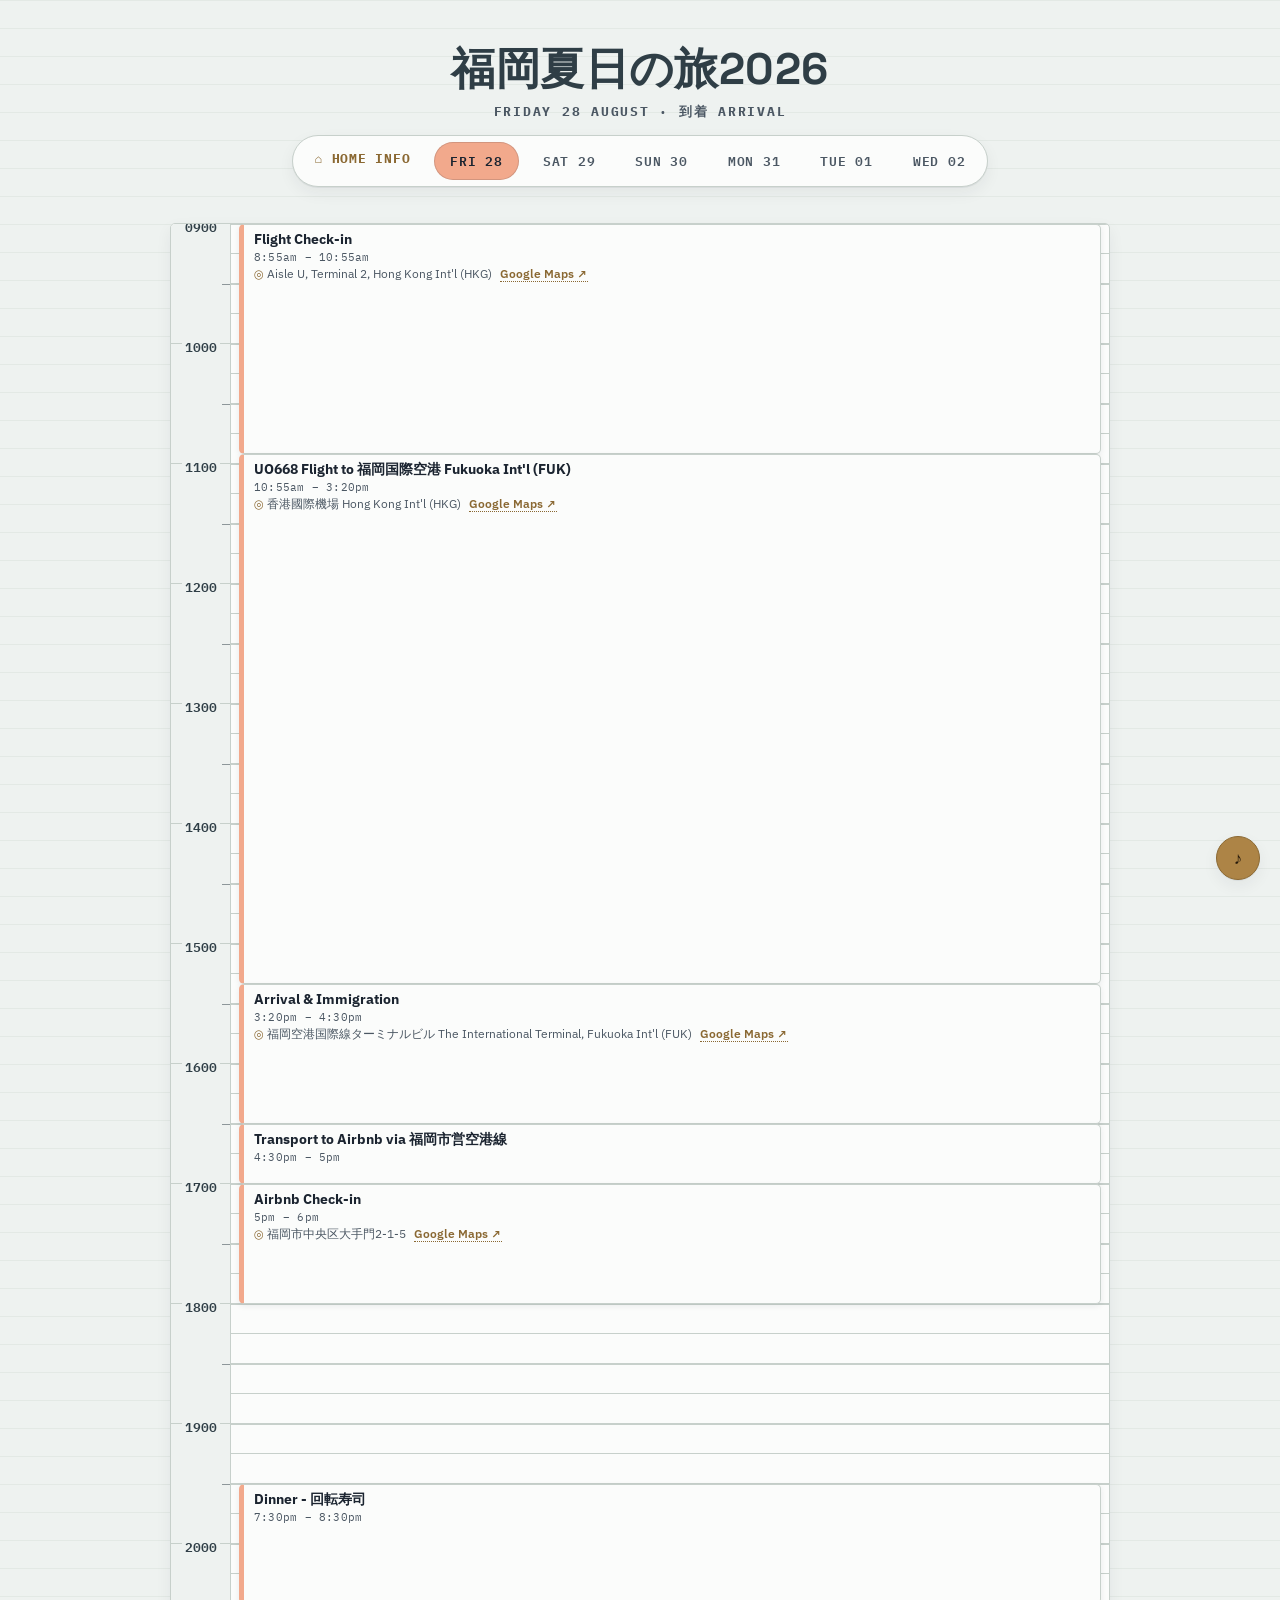
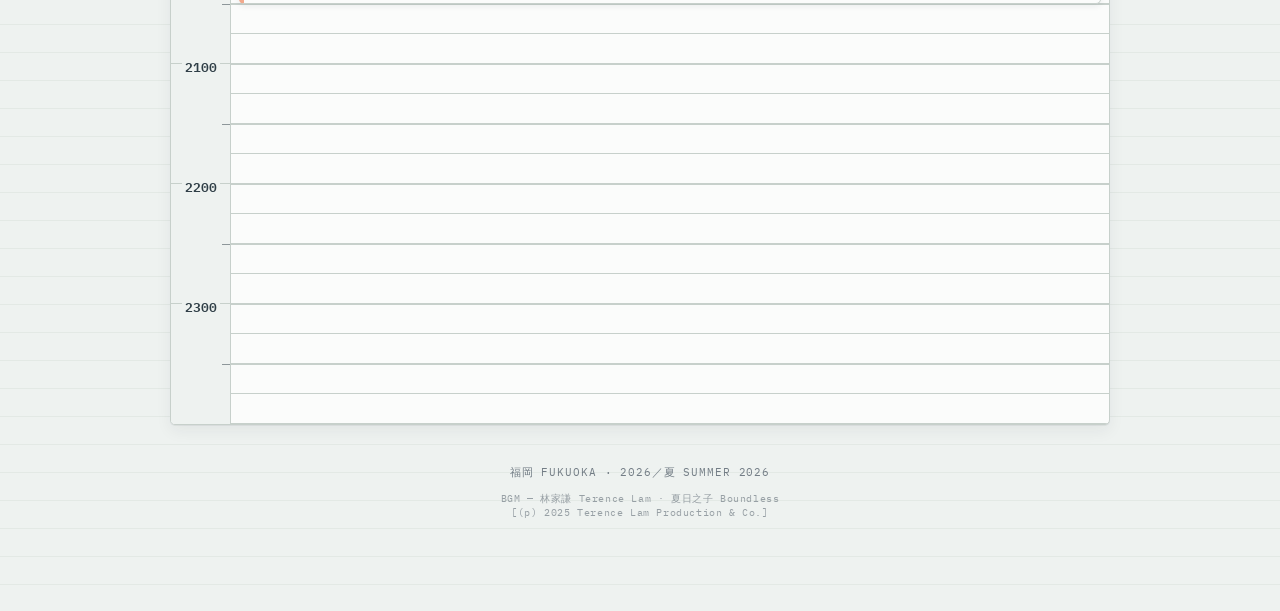
==== commit f911e340: "folder restructuring" ====
--- a/fri28aug.html
+++ b/fri28aug.html
@@ -9,11 +9,11 @@
   <link rel="preconnect" href="https://fonts.googleapis.com">
   <link rel="preconnect" href="https://fonts.gstatic.com" crossorigin>
   <link href="https://fonts.googleapis.com/css2?family=Space+Grotesk:wght@500;700&family=IBM+Plex+Sans:wght@400;500;600&family=IBM+Plex+Mono:wght@400;500;600&display=swap" rel="stylesheet">
-  <link rel="stylesheet" href="style.css">
+  <link rel="stylesheet" href="assets/style.css">
   
-  <link rel="manifest" crossorigin="use-credentials" href="manifest.json">
+  <link rel="manifest" crossorigin="use-credentials" href="scripts/manifest.json">
 
-  <link rel="icon" type="image/x-icon" href="apple-touch-icon.png">
+  <link rel="icon" type="image/x-icon" href="assets/apple-touch-icon.png">
 </head>
 
 <body>
@@ -36,11 +36,16 @@
       </div>
     </section>
 
-    <footer class="foot">福岡 FUKUOKA &middot; 2026／夏 SUMMER 2026 <br></br>
-      (c)2026, Any unauthorised reuse of this tool is strictly prohibited.</footer>
+    <footer class="foot">
+      福岡 FUKUOKA &middot; 2026／夏 SUMMER 2026 </br> 
+      <a class="data-source" href="https://terencelam0903.com/Boundless" target="_blank">
+        BGM — 林家謙 Terence Lam &middot; 夏日之子 Boundless</br>
+        [(p) 2025 Terence Lam Production & Co.]
+      </a>
+    </footer>
   </div>
 
-  <script src="schedule.js"></script>
+  <script src="scripts/schedule.js"></script>
   <script>
     const EVENTS_DEFAULT = [
       { title: "Flight Check-in", start: "8:55", end: "10:55", location: "Aisle U, Terminal 2, Hong Kong Int'l (HKG)", mapsUrl: "https://www.google.com/maps/place/Hong+Kong+International+Airport+Terminal+2,+1+Sky+Plaza+Rd,+Chek+Lap+Kok,+Hong+Kong/@22.3169602,113.9358304,17z/data=!3m1!4b1!4m6!3m5!1s0x3403e2dbd24219fd:0x66bfec8ce61a788a!8m2!3d22.3169602!4d113.9384053!16s%2Fg%2F11zbnl3nz1?entry=ttu&g_ep=EgoyMDI2MDcxNS4wIKXMDSoASAFQAw%3D%3D" },
--- a/assets/style.css
+++ b/assets/style.css
@@ -0,0 +1,830 @@
+/* ============================================================
+   Trip Schedule
+   Design: drafting-table blueprint, brass hardware accents,
+   hour-ruler grid. Space Grotesk / IBM Plex Sans / IBM Plex Mono.
+   ============================================================ */
+
+:root {
+  --ink:        #1B2430;
+  --ink-soft:   #4B5763;
+  --paper:      #EEF2F0;
+  --paper-2:    #E3E9E5;
+  --card:       #FBFCFB;
+  --line:       #C7D0CB;
+  --rule:       #2F3E46;
+  --brass:      #AD8446;
+  --brass-dark: #8A6832;
+  --brass-tint: #F1E3C9;
+
+  --fri: #F2A98C;
+  --sat: #F0C083;
+  --sun: #EADD6E;
+  --mon: #93D2A3;
+  --tue: #8FC4E8;
+  --wed: #DDB2E6;
+
+  --radius: 5px;
+  --shadow: 0 1px 0 rgba(27,36,48,0.06), 0 6px 16px rgba(27,36,48,0.06);
+}
+
+* { box-sizing: border-box; }
+
+html { scroll-behavior: smooth; }
+
+body {
+  margin: 0;
+  background:
+    linear-gradient(var(--paper-2) 1px, transparent 1px) 0 0 / 100% 28px,
+    var(--paper);
+  color: var(--ink);
+  font-family: "IBM Plex Sans", "Noto Sans JP", system-ui, sans-serif;
+  -webkit-font-smoothing: antialiased;
+  min-height: 100vh;
+}
+
+a { color: inherit; }
+
+.wrap {
+  max-width: 980px;
+  margin: 0 auto;
+  padding: 40px 20px 80px;
+}
+
+/* ---------- Header & Text ---------- */
+
+.page-title {
+  text-align: center;
+  margin: 0 0 4px;
+  font-family: "Space Grotesk", "IBM Plex Sans", sans-serif;
+  font-weight: 700;
+  font-size: clamp(28px, 5vw, 44px);
+  letter-spacing: 0.01em;
+  color: var(--rule);
+}
+
+.page-title .day-tick {
+  display: inline-block;
+  width: 10px;
+  height: 10px;
+  border-radius: 50%;
+  margin-right: 12px;
+  transform: translateY(-2px);
+  background: var(--day-color, var(--brass));
+  box-shadow: 0 0 0 3px var(--card), 0 0 0 4px var(--line);
+}
+
+.page-subtitle {
+  text-align: center;
+  margin: 0 0 14px;
+  font-family: "IBM Plex Mono", "Noto Sans JP", monospace, sans-serif;
+  font-size: 12.5px;
+  letter-spacing: 0.14em;
+  text-transform: uppercase;
+  color: var(--ink-soft);
+}
+
+.page-h3 {
+  text-align: center;
+  margin: 0 0 8px;
+  font-family: "Space Grotesk", "IBM Plex Sans", sans-serif;
+  font-weight: 700;
+  font-size: 14px;
+  letter-spacing: 0.01em;
+  color: var(--brass-dark);
+}
+
+.index-p  {
+  text-align: center;
+  margin: 0 0 12px;
+  font-family: "Space Grotesk", "IBM Plex Sans", sans-serif;
+  font-weight: bold; 
+  font-display: block;
+  letter-spacing: 0.01em;
+  color: var(--ink);
+}
+
+.index-text-a  {
+  text-align: center;
+  margin: 0 0 4px;
+  font-family: "Space Grotesk", "IBM Plex Sans", sans-serif;
+  font-weight: bold; 
+  font-display: block;
+  letter-spacing: 0.01em;
+  color: var(--ink);
+}
+
+.address-a  {
+  text-align: center;
+  margin: 0 0 8px;
+  font-family: "Space Grotesk", "IBM Plex Sans", sans-serif;
+  font-size: 11px;
+  font-weight: bold; 
+  font-display: block;
+  text-decoration: none;
+  letter-spacing: 0.01em;
+  color: var(--ink-soft);
+}
+
+hr {
+  border: none;
+  height: 2px;
+  background: linear-gradient(to bottom right, var(--brass), var(--brass-tint));
+  border-radius: 999px;
+  width: 90%;
+  margin: 28px auto;
+  overflow: visible;
+}
+
+/* ---------- Nav ---------- */
+
+.day-nav {
+  display: flex;
+  justify-content: center;
+  flex-wrap: wrap;
+  gap: 8px;
+  margin: 0 0 36px;
+  padding: 6px;
+  background: var(--card);
+  border: 1px solid var(--line);
+  border-radius: 35px;
+  width: fit-content;
+  max-width: 100%;
+  margin-left: auto;
+  margin-right: auto;
+  box-shadow: var(--shadow);
+}
+
+.day-nav a {
+  --pill-color: var(--brass);
+  position: relative;
+  display: block;
+  padding: 8px 16px;
+  border-radius: 999px;
+  font-family: "IBM Plex Mono", monospace;
+  font-size: 12.5px;
+  font-weight: 600;
+  letter-spacing: 0.06em;
+  text-decoration: none;
+  color: var(--ink-soft);
+  transition: background 0.15s ease, color 0.15s ease;
+  white-space: nowrap;
+}
+
+.day-nav a:hover { background: var(--paper-2); color: var(--ink); }
+
+.day-nav a.active {
+  background: var(--pill-color);
+  color: var(--ink);
+  box-shadow: inset 0 0 0 1px rgba(27,36,48,0.15);
+}
+
+.day-nav a.home {
+  color: var(--brass-dark);
+  font-weight: 700;
+}
+
+/* ---------- Schedule grid ---------- */
+
+.schedule-card {
+  background: var(--card);
+  border: 1px solid var(--line);
+  border-radius: var(--radius);
+  box-shadow: var(--shadow);
+  overflow: hidden;
+  margin-bottom: 40px;
+}
+
+.schedule-grid {
+  display: grid;
+  grid-template-columns: 60px 1fr;
+}
+
+.ruler {
+  border-right: 1px solid var(--line);
+  background: var(--paper);
+  position: relative;
+}
+
+.ruler-hour {
+  height: 120px;
+  border-bottom: 1.5px solid var(--line);
+  position: relative;
+}
+
+.ruler-hour:last-child { border-bottom: none; }
+
+.ruler-hour .label {
+  position: absolute;
+  top: -8px;
+  right: 10px;
+  background: var(--paper);
+  padding: 0 3px;
+  font-family: "IBM Plex Mono", monospace;
+  font-weight: 600;
+  font-size: 13px;
+  color: var(--rule);
+}
+
+.ruler-hour::after {
+  /* half-hour tick */
+  content: "";
+  position: absolute;
+  top: 60px;
+  right: 0;
+  width: 8px;
+  height: 1px;
+  background: var(--rule);
+  opacity: 0.5;
+}
+
+.track {
+  position: relative;
+  background-image: repeating-linear-gradient(
+    to bottom,
+    transparent 0,
+    transparent 29px,
+    var(--line) 29px,
+    var(--line) 30px
+  );
+  background-size: 100% 60px;
+}
+
+.track::before {
+  /* hour lines, stronger */
+  content: "";
+  position: absolute;
+  inset: 0;
+  background-image: repeating-linear-gradient(
+    to bottom,
+    var(--line) 0,
+    var(--line) 1px,
+    transparent 1px,
+    transparent 60px
+  );
+  pointer-events: none;
+}
+
+.events-layer {
+  position: relative;
+}
+
+.event {
+  position: absolute;
+  left: 8px;
+  right: 8px;
+  min-height: 26px;
+  background: var(--card);
+  border: 1px solid var(--line);
+  border-left: 5px solid var(--ev-color, var(--brass));
+  border-radius: var(--radius);
+  padding: 6px 10px 7px;
+  box-shadow: 0 2px 6px rgba(27,36,48,0.08);
+  overflow: hidden;
+  cursor: default;
+}
+
+.event .ev-title {
+  font-weight: 700;
+  font-size: 13.5px;
+  line-height: 1.25;
+  color: var(--ink);
+  margin: 0 0 2px;
+}
+
+.event .ev-time {
+  font-family: "IBM Plex Mono", monospace;
+  font-size: 11px;
+  color: var(--ink-soft);
+  letter-spacing: 0.02em;
+}
+
+.event .ev-desc {
+  font-size: 11.5px;
+  color: var(--ink-soft);
+  margin: 4px 0 0;
+  line-height: 1.35;
+}
+
+.event.compact .ev-desc { display: none; }
+
+.event .ev-meta {
+  font-size: 11.5px;
+  color: var(--ink-soft);
+  margin-top: 2px;
+  display: flex;
+  gap: 8px;
+  flex-wrap: wrap;
+  align-items: center;
+}
+
+.event .ev-meta .pin::before { content: "\25CE  "; color: var(--brass-dark); }
+
+.event .ev-meta a {
+  color: var(--brass-dark);
+  text-decoration: none;
+  font-weight: 600;
+  border-bottom: 1px dotted var(--brass-dark);
+}
+.event .ev-meta a:hover { color: var(--ink); border-color: var(--ink); }
+
+.event-actions {
+  position: absolute;
+  top: 5px;
+  right: 6px;
+  display: flex;
+  gap: 4px;
+  opacity: 0;
+  transition: opacity 0.12s ease;
+}
+
+.event:hover .event-actions { opacity: 1; }
+
+.event-actions button {
+  border: none;
+  background: var(--paper-2);
+  color: var(--ink-soft);
+  width: 18px;
+  height: 18px;
+  border-radius: 50%;
+  font-size: 11px;
+  line-height: 1;
+  cursor: pointer;
+}
+
+.event-actions button:hover { background: var(--brass); color: var(--ink); }
+
+.event.compact .ev-meta,
+.event.compact .ev-time { display: none; }
+
+.empty-note {
+  text-align: center;
+  padding: 40px 20px;
+  color: var(--ink-soft);
+  font-family: "IBM Plex Mono", monospace;
+  font-size: 12.5px;
+  letter-spacing: 0.05em;
+}
+
+/* ---------- Form: "work order" card ---------- */
+
+.entry-card {
+  background: var(--card);
+  border: 1px solid var(--line);
+  border-radius: var(--radius);
+  box-shadow: var(--shadow);
+  padding: 22px 24px 24px;
+}
+
+.entry-card h2 {
+  margin: 0 0 4px;
+  font-family: "Space Grotesk", sans-serif;
+  font-size: 16px;
+  letter-spacing: 0.02em;
+  color: var(--rule);
+}
+
+.entry-card .entry-sub {
+  margin: 0 0 18px;
+  padding-bottom: 14px;
+  border-bottom: 1px dashed var(--line);
+  font-family: "IBM Plex Mono", monospace;
+  font-size: 11px;
+  letter-spacing: 0.08em;
+  text-transform: uppercase;
+  color: var(--ink-soft);
+}
+
+.entry-grid {
+  display: grid;
+  grid-template-columns: repeat(4, 1fr);
+  gap: 14px 16px;
+}
+
+.entry-grid .field.wide { grid-column: span 2; }
+.entry-grid .field.full { grid-column: 1 / -1; }
+
+.field label {
+  display: block;
+  font-family: "IBM Plex Mono", monospace;
+  font-size: 10.5px;
+  letter-spacing: 0.1em;
+  text-transform: uppercase;
+  color: var(--brass-dark);
+  margin-bottom: 5px;
+}
+
+.field input {
+  width: 100%;
+  padding: 9px 10px;
+  border: 1px solid var(--line);
+  border-radius: var(--radius);
+  background: var(--paper);
+  color: var(--ink);
+  font-family: "IBM Plex Sans", sans-serif;
+  font-size: 13.5px;
+}
+
+.field input:focus {
+  outline: none;
+  border-color: var(--brass);
+  background: var(--card);
+  box-shadow: 0 0 0 3px var(--brass-tint);
+}
+
+.entry-actions {
+  display: flex;
+  align-items: center;
+  gap: 12px;
+  margin-top: 18px;
+}
+
+.btn {
+  font-family: "IBM Plex Mono", monospace;
+  font-size: 12px;
+  font-weight: 600;
+  letter-spacing: 0.06em;
+  text-transform: uppercase;
+  padding: 10px 20px;
+  border-radius: var(--radius);
+  border: 1px solid var(--brass-dark);
+  background: var(--brass);
+  color: #26190A;
+  cursor: pointer;
+  transition: background 0.15s ease, transform 0.05s ease;
+}
+
+.btn:hover { background: var(--brass-dark); color: #fff; }
+.btn:active { transform: translateY(1px); }
+
+.btn.secondary {
+  background: var(--card);
+  color: var(--ink-soft);
+  border-color: var(--line);
+}
+.btn.secondary:hover { background: var(--paper-2); color: var(--ink); border-color: var(--ink-soft); }
+
+.form-msg {
+  font-family: "IBM Plex Mono", monospace;
+  font-size: 11.5px;
+  color: var(--ink-soft);
+}
+
+/* ---------- Export panel ---------- */
+
+.export-panel {
+  margin-top: 18px;
+}
+
+.export-panel summary {
+  cursor: pointer;
+  font-family: "IBM Plex Mono", monospace;
+  font-size: 11.5px;
+  letter-spacing: 0.08em;
+  text-transform: uppercase;
+  color: var(--brass-dark);
+  padding: 4px 0;
+}
+
+.export-panel textarea {
+  width: 100%;
+  margin-top: 10px;
+  min-height: 140px;
+  padding: 12px;
+  border: 1px solid var(--line);
+  border-radius: var(--radius);
+  background: var(--rule);
+  color: #E8ECEA;
+  font-family: "IBM Plex Mono", monospace;
+  font-size: 12px;
+  line-height: 1.5;
+  resize: vertical;
+}
+
+.export-panel p {
+  font-size: 12px;
+  color: var(--ink-soft);
+  line-height: 1.5;
+  margin: 10px 0 0;
+}
+
+/* ---------- Home / index ---------- */
+
+.home-list {
+  display: grid;
+  grid-template-columns: repeat(3, 1fr);
+  gap: 14px;
+  margin-top: 30px;
+}
+
+.home-card {
+  display: block;
+  text-decoration: none;
+  background: var(--card);
+  border: 1px solid var(--line);
+  border-radius: var(--radius);
+  padding: 18px 16px;
+  box-shadow: var(--shadow);
+  border-top: 5px solid var(--card-color, var(--brass));
+  transition: transform 0.12s ease;
+}
+
+.home-card:hover { transform: translateY(-2px); }
+
+.home-card .hc-day {
+  font-family: "IBM Plex Mono", monospace;
+  font-size: 11px;
+  letter-spacing: 0.1em;
+  color: var(--ink-soft);
+  text-transform: uppercase;
+}
+
+.home-card .hc-date {
+  font-family: "Space Grotesk", sans-serif;
+  font-size: 22px;
+  font-weight: 700;
+  color: var(--rule);
+  margin-top: 2px;
+}
+
+footer.foot {
+  text-align: center;
+  margin-top: 40px;
+  font-family: "IBM Plex Mono", monospace;
+  font-size: 11px;
+  letter-spacing: 0.08em;
+  color: var(--ink-soft);
+  opacity: 0.75;
+}
+
+/* ---------- Weather -------------- */
+.weather-panel { margin-top: 36px; }
+
+.weather-grid {
+  display: grid;
+  grid-template-columns: repeat(auto-fit, minmax(220px, 1fr));
+  gap: 14px;
+}
+
+.weather-city {
+  background: var(--card);
+  border: 1px solid var(--line);
+  border-radius: var(--radius);
+  box-shadow: var(--shadow);
+  padding: 16px 16px 14px;
+}
+
+.wx-city-name {
+  font-family: "IBM Plex Mono", "Noto Sans JP", monospace, sans-serif;
+  font-size: 11.5px;
+  font-weight: bold;
+  letter-spacing: 0.1em;
+  text-transform: uppercase;
+  color: var(--brass-dark);
+  margin-bottom: 10px;
+}
+
+.wx-days {
+  display: flex;
+  justify-content: space-between;
+  gap: 4px;
+}
+
+.wx-days[data-loading] {
+  font-family: "IBM Plex Mono", "Noto Sans JP", monospace, sans-serif;
+  font-size: 12px;
+  color: var(--ink-soft);
+}
+
+.wx-day {
+  display: flex;
+  flex-direction: column;
+  align-items: center;
+  gap: 2px;
+  flex: 1;
+}
+
+.wx-day-label {
+  font-family: "IBM Plex Mono", "Noto Sans JP", monospace, sans-serif;
+  font-size: 10.5px;
+  color: var(--ink-soft);
+}
+
+.wx-temp {
+  font-family: "IBM Plex Mono", "Noto Sans JP", monospace, sans-serif;
+  font-size: 12.5px;
+  font-weight: 600;
+  color: var(--ink);
+}
+
+/* Currency Converter */
+.converter-panel { margin-top: 36px; }
+
+.converter-card {
+  max-width: 480px;
+  margin: 0 auto;
+  background: var(--card);
+  border: 1px solid var(--line);
+  border-radius: var(--radius);
+  box-shadow: var(--shadow);
+  padding: 18px 20px;
+}
+
+.conv-row {
+  display: grid;
+  grid-template-columns: 74px minmax(0, 1fr);
+  align-items: center;
+  gap: 12px;
+}
+
+.conv-row label {
+  font-family: "IBM Plex Mono", "Noto Sans JP", monospace, sans-serif;
+  font-size: 12px;
+  font-weight: 600;
+  letter-spacing: 0.06em;
+  color: var(--brass-dark);
+}
+
+.conv-row input {
+  min-width: auto;
+  padding: 9px 10px;
+  border: 1px solid var(--line);
+  border-radius: var(--radius);
+  background: var(--paper);
+  color: var(--ink);
+  font-family: "IBM Plex Mono", "Noto Sans JP", monospace, sans-serif;
+  font-size: 16px;
+}
+
+.conv-row input:focus {
+  outline: none;
+  border-color: var(--brass);
+  background: var(--card);
+  box-shadow: 0 0 0 3px var(--brass-tint);
+}
+
+.conv-swap {
+  text-align: center;
+  color: var(--brass);
+  font-size: 16px;
+  margin: 8px 0;
+}
+
+.conv-rate {
+  text-align: center;
+  margin: 14px 0 0;
+  font-family: "IBM Plex Mono", "Noto Sans JP", monospace, sans-serif;
+  font-size: 10.5px;
+  letter-spacing: 0.04em;
+  color: var(--ink-soft);
+}
+
+/* Earthquakes Info */
+.quake-panel { margin-top: 36px; }
+
+.quake-list {
+  max-width: 640px;
+  margin: 0 auto;
+  display: flex;
+  flex-direction: column;
+  gap: 8px;
+}
+
+.quake-row {
+  display: flex;
+  align-items: center;
+  gap: 12px;
+  background: var(--card);
+  border: 1px solid var(--line);
+  border-radius: var(--radius);
+  padding: 10px 14px;
+  text-decoration: none;
+  color: var(--ink);
+  box-shadow: var(--shadow);
+  transition: transform 0.12s ease;
+}
+
+.quake-row:hover { transform: translateY(-1px); }
+
+.quake-mag {
+  flex-shrink: 0;
+  width: 46px;
+  text-align: center;
+  padding: 4px 0;
+  border-radius: var(--radius);
+  font-family: "IBM Plex Mono", "Noto Sans JP", monospace, sans-serif;
+  font-size: 12.5px;
+  font-weight: 1000;
+  color: #26190A;
+}
+
+.quake-mag.quake-low  { background: var(--mon); }
+.quake-mag.quake-mid  { background: var(--sat); }
+.quake-mag.quake-high { background: var(--fri); }
+
+.quake-info {
+  display: flex;
+  flex-direction: column;
+  gap: 2px;
+  min-width: 0;
+}
+
+.quake-place {
+  font-size: 14px;
+  font-weight: bolder;
+  white-space: nowrap;
+  overflow: hidden;
+  text-overflow: ellipsis;
+}
+
+.quake-meta {
+  font-family: "IBM Plex Mono", "Noto Sans JP", monospace, sans-serif;
+  font-size: 10.5px;
+  color: var(--ink-soft);
+}
+
+.quake-empty {
+  text-align: center;
+  font-family: "IBM Plex Mono", "Noto Sans JP", monospace, sans-serif;
+  font-size: 12px;
+  color: var(--ink-soft);
+}
+
+.aftershock-box {
+  max-width: 640px;
+  margin: 16px auto 0;
+  background: var(--card);
+  border: 1px solid var(--line);
+  border-radius: var(--radius);
+  padding: 12px 16px;
+}
+
+.af-source {
+  font-family: "IBM Plex Mono", "Noto Sans JP", monospace, sans-serif;
+  font-size: 10.5px;
+  color: var(--ink-soft);
+  margin: 0 0 8px;
+}
+
+.af-row {
+  display: flex;
+  justify-content: space-between;
+  gap: 10px;
+  padding: 4px 0;
+  border-top: 1px dashed var(--line);
+  font-size: 12.5px;
+}
+
+.af-row:first-of-type { border-top: none; }
+
+.af-label { font-weight: 600; color: var(--rule); }
+.af-probs { font-family: "IBM Plex Mono", "Noto Sans JP", monospace, sans-serif; color: var(--ink-soft); }
+
+.data-source {
+  text-align: center;
+  display: block;
+  width: fit-content; /* Or a fixed width like 200px */
+  margin: 12px auto;
+  font-family: "IBM Plex Mono", "Noto Sans JP", monospace, sans-serif;
+  font-size: 10px;
+  letter-spacing: 0.06em;
+  color: var(--ink-soft);
+  opacity: 0.7;
+  text-decoration: none;
+}
+
+/* Media Play */
+.bg-audio-btn {
+  position: fixed;
+  right: 20px;
+  bottom: 20px;
+  width: 44px;
+  height: 44px;
+  border-radius: 50%;
+  border: 1px solid var(--brass-dark);
+  background: var(--brass);
+  color: #26190A;
+  font-size: 17px;
+  line-height: 1;
+  cursor: pointer;
+  box-shadow: var(--shadow);
+  z-index: 50;
+  transition: background 0.15s ease, transform 0.1s ease;
+}
+
+.bg-audio-btn:hover { background: var(--brass-dark); color: #fff; }
+.bg-audio-btn:active { transform: translateY(1px); }
+
+.bg-audio-btn.playing { animation: bg-audio-pulse 1.8s ease-in-out infinite; }
+
+@keyframes bg-audio-pulse {
+  0%, 100% { box-shadow: 0 0 0 0 rgba(173,132,70,0.5), var(--shadow); }
+  50% { box-shadow: 0 0 0 8px rgba(173,132,70,0), var(--shadow); }
+}
+
+@media (max-width: 640px) {
+  .entry-grid { grid-template-columns: repeat(2, 1fr); }
+  .entry-grid .field.wide { grid-column: span 2; }
+  .schedule-grid { grid-template-columns: 58px 1fr; }
+  .ruler-hour .label { font-size: 11.5px; right: 6px; }
+  .event .ev-title { font-size: 12.5px; }
+}
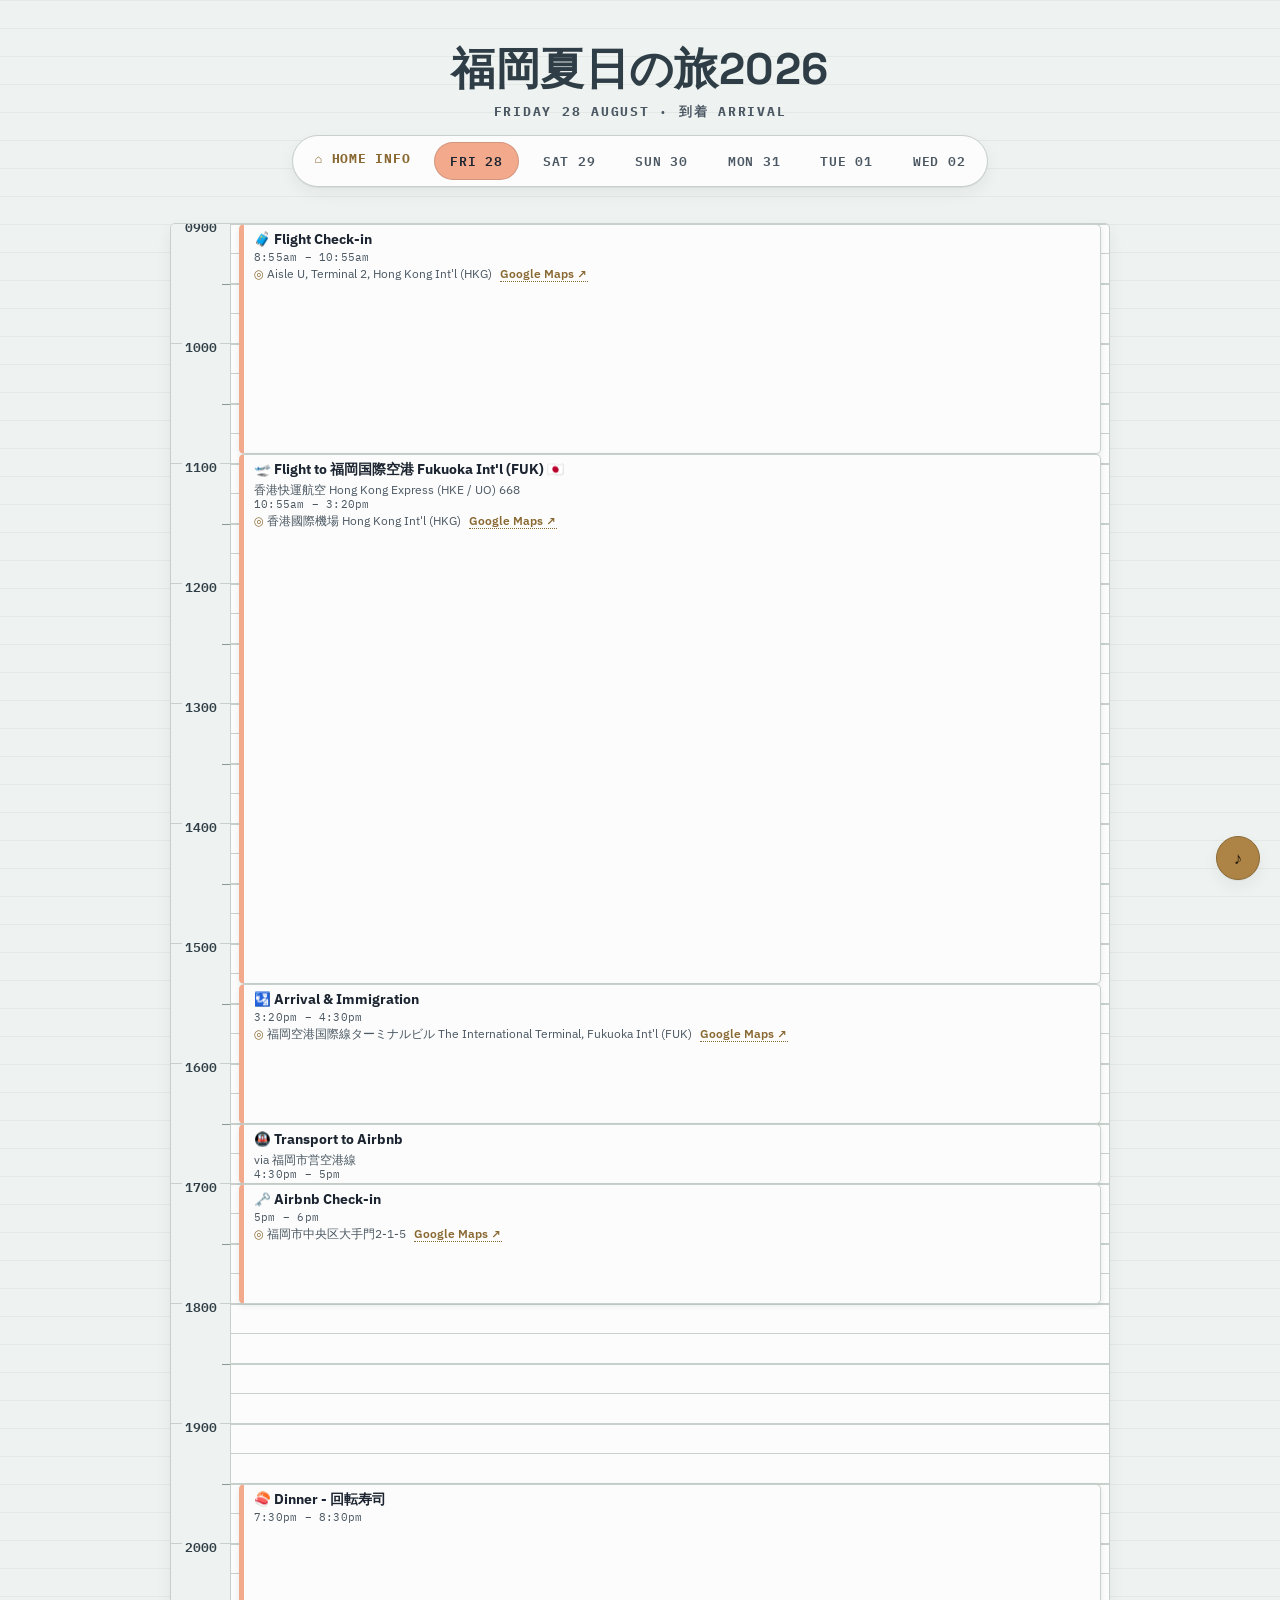
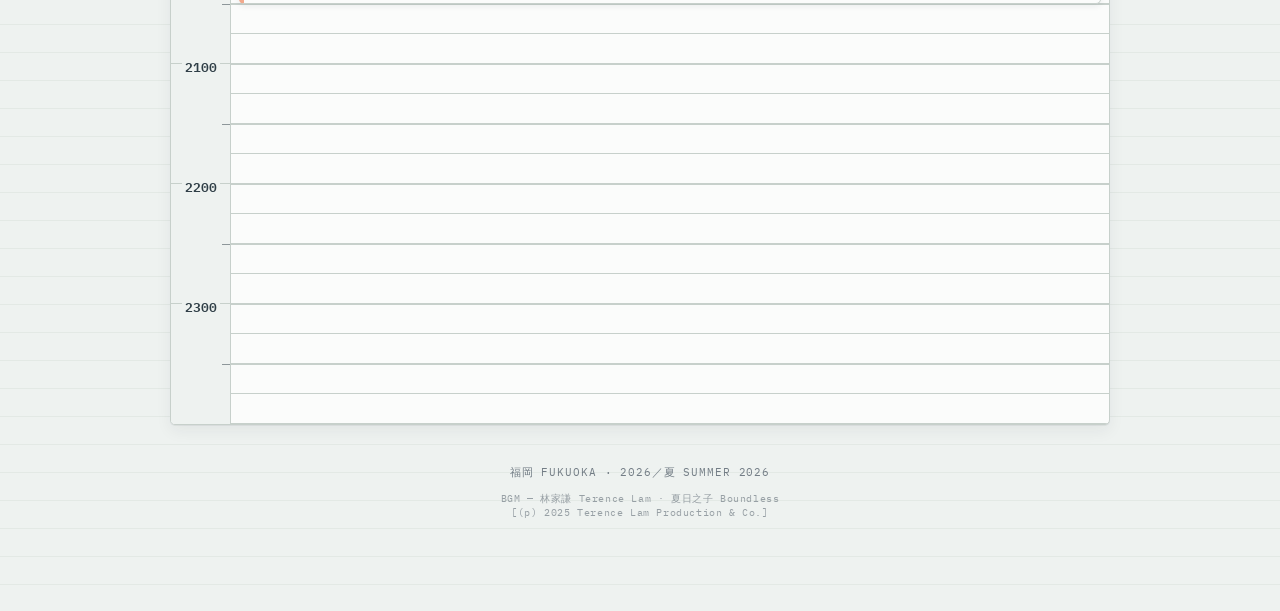
==== commit 9b501d5f: "schedule v3 update" ====
--- a/fri28aug.html
+++ b/fri28aug.html
@@ -48,12 +48,17 @@
   <script src="scripts/schedule.js"></script>
   <script>
     const EVENTS_DEFAULT = [
-      { title: "Flight Check-in", start: "8:55", end: "10:55", location: "Aisle U, Terminal 2, Hong Kong Int'l (HKG)", mapsUrl: "https://www.google.com/maps/place/Hong+Kong+International+Airport+Terminal+2,+1+Sky+Plaza+Rd,+Chek+Lap+Kok,+Hong+Kong/@22.3169602,113.9358304,17z/data=!3m1!4b1!4m6!3m5!1s0x3403e2dbd24219fd:0x66bfec8ce61a788a!8m2!3d22.3169602!4d113.9384053!16s%2Fg%2F11zbnl3nz1?entry=ttu&g_ep=EgoyMDI2MDcxNS4wIKXMDSoASAFQAw%3D%3D" },
-      { title: "UO668 Flight to 福岡国際空港 Fukuoka Int'l (FUK)", start: "10:55", end: "15:20", location: "香港國際機場 Hong Kong Int'l (HKG)", mapsUrl: "https://www.google.com/maps/place/Hong+Kong+International+Airport+Terminal+2,+1+Sky+Plaza+Rd,+Chek+Lap+Kok,+Hong+Kong/@22.3169602,113.9358304,17z/data=!3m1!4b1!4m6!3m5!1s0x3403e2dbd24219fd:0x66bfec8ce61a788a!8m2!3d22.3169602!4d113.9384053!16s%2Fg%2F11zbnl3nz1?entry=ttu&g_ep=EgoyMDI2MDcxNS4wIKXMDSoASAFQAw%3D%3D" },
-      { title: "Arrival & Immigration", start: "15:20", end: "16:30", location: "福岡空港国際線ターミナルビル The International Terminal, Fukuoka Int'l (FUK)", mapsUrl: "https://www.google.com/maps/place/Fukuoka+Airport+International+Terminal/@33.584404,130.4412483,17z/data=!3m1!4b1!4m6!3m5!1s0x3541903977d64cd1:0x3425b2576ad33a70!8m2!3d33.584404!4d130.4438232!16s%2Fg%2F11d_719d9x?entry=ttu&g_ep=EgoyMDI2MDcxNS4wIKXMDSoASAFQAw%3D%3D" },
-      { title: "Transport to Airbnb via 福岡市営空港線", start: "16:30", end: "17:00", location: "", mapsUrl: "" },
-      { title: "Airbnb Check-in", start: "17:00", end: "18:00", location: "福岡市中央区大手門2-1-5", mapsUrl: "https://www.google.com/maps/place/2-ch%C5%8Dme-1-5+%C5%8Ctemon,+Chuo+Ward,+Fukuoka,+810-0074,+Japan/@33.5899657,130.3848394,18z/data=!3m1!4b1!4m10!1m2!2m1!1z44CSODEwLTAwNzQg56aP5bKh55yM56aP5bKh5biC5Lit5aSu5Yy65aSn5omL6ZaA77yS5LiB55uu77yR4oiS77yV!3m6!1s0x354192293996d13b:0x6b5ba809811c0bd0!8m2!3d33.5899657!4d130.3861269!15sCkLjgJI4MTAtMDA3NCDnpo_lsqHnnIznpo_lsqHluILkuK3lpK7ljLrlpKfmiYvploDvvJLkuIHnm67vvJHiiJLvvJWSARBnZW9jb2RlZF9hZGRyZXNz4AEA!16s%2Fg%2F11clpc6z0z?entry=ttu&g_ep=EgoyMDI2MDcxNS4wIKXMDSoASAFQAw%3D%3D" },
-      { title: "Dinner - 回転寿司", start: "19:30", end: "20:30", location: "", mapsUrl: "" },
+      { title: "🧳 Flight Check-in", start: "8:55", end: "10:55", 
+        location: "Aisle U, Terminal 2, Hong Kong Int'l (HKG)", mapsUrl: "https://www.google.com/maps/place/Hong+Kong+International+Airport+Terminal+2,+1+Sky+Plaza+Rd,+Chek+Lap+Kok,+Hong+Kong/@22.3169602,113.9358304,17z/data=!3m1!4b1!4m6!3m5!1s0x3403e2dbd24219fd:0x66bfec8ce61a788a!8m2!3d22.3169602!4d113.9384053!16s%2Fg%2F11zbnl3nz1" },
+      { title: "🛫 Flight to 福岡国際空港 Fukuoka Int'l (FUK) 🇯🇵", desc: "香港快運航空 Hong Kong Express (HKE / UO) 668", start: "10:55", end: "15:20", 
+        location: "香港國際機場 Hong Kong Int'l (HKG)", mapsUrl: "https://www.google.com/maps/place/Hong+Kong+International+Airport+Terminal+2,+1+Sky+Plaza+Rd,+Chek+Lap+Kok,+Hong+Kong/@22.3169602,113.9358304,17z/data=!3m1!4b1!4m6!3m5!1s0x3403e2dbd24219fd:0x66bfec8ce61a788a!8m2!3d22.3169602!4d113.9384053!16s%2Fg%2F11zbnl3nz1" },
+      { title: "🛂 Arrival & Immigration", start: "15:20", end: "16:30", 
+        location: "福岡空港国際線ターミナルビル The International Terminal, Fukuoka Int'l (FUK)", mapsUrl: "https://www.google.com/maps/place/Fukuoka+Airport+International+Terminal/@33.584404,130.4412483,17z/data=!3m1!4b1!4m6!3m5!1s0x3541903977d64cd1:0x3425b2576ad33a70!8m2!3d33.584404!4d130.4438232!16s%2Fg%2F11d_719d9x" },
+      { title: "🚇 Transport to Airbnb", desc: "via 福岡市営空港線", start: "16:30", end: "17:00", location: "", mapsUrl: "" },
+      { title: "🗝️ Airbnb Check-in", start: "17:00", end: "18:00", 
+        location: "福岡市中央区大手門2-1-5", mapsUrl: "https://www.google.com/maps/place/2-ch%C5%8Dme-1-5+%C5%8Ctemon,+Chuo+Ward,+Fukuoka,+810-0074,+Japan/@33.5899657,130.3848394,18z/data=!3m1!4b1!4m10!1m2!2m1!1z44CSODEwLTAwNzQg56aP5bKh55yM56aP5bKh5biC5Lit5aSu5Yy65aSn5omL6ZaA77yS5LiB55uu77yR4oiS77yV!3m6!1s0x354192293996d13b:0x6b5ba809811c0bd0!8m2!3d33.5899657!4d130.3861269!15sCkLjgJI4MTAtMDA3NCDnpo_lsqHnnIznpo_lsqHluILkuK3lpK7ljLrlpKfmiYvploDvvJLkuIHnm67vvJHiiJLvvJWSARBnZW9jb2RlZF9hZGRyZXNz4AEA!16s%2Fg%2F11clpc6z0z" },
+      { title: "🍣 Dinner - 回転寿司", start: "19:30", end: "20:30", 
+        location: "", mapsUrl: "" },
     ];
 
     window.TripSchedule.init({
--- a/assets/style.css
+++ b/assets/style.css
@@ -50,6 +50,10 @@
   padding: 40px 20px 80px;
 }
 
+section {
+  margin: 36px 0px 0px 0px;
+}
+
 /* ---------- Header & Text ---------- */
 
 .page-title {
@@ -85,7 +89,7 @@
 
 .page-h3 {
   text-align: center;
-  margin: 0 0 8px;
+  margin: 0 0 8px 0;
   font-family: "Space Grotesk", "IBM Plex Sans", sans-serif;
   font-weight: 700;
   font-size: 14px;
@@ -95,34 +99,38 @@
 
 .index-p  {
   text-align: center;
-  margin: 0 0 12px;
+  margin: 0 0 0 0px;
+  font-family: "Space Grotesk", "IBM Plex Sans", sans-serif;
+  font-weight: bold; 
+  font-display: block;
+  letter-spacing: 0.01em;
+  line-height: 1.1em;
+  color: var(--ink);
+  padding: 0px 0px 12px 0px;
+}
+
+.index-text-a  {
+  text-align: center;
+  margin: 0 0 0 0px;
   font-family: "Space Grotesk", "IBM Plex Sans", sans-serif;
   font-weight: bold; 
   font-display: block;
   letter-spacing: 0.01em;
   color: var(--ink);
-}
-
-.index-text-a  {
-  text-align: center;
-  margin: 0 0 4px;
-  font-family: "Space Grotesk", "IBM Plex Sans", sans-serif;
-  font-weight: bold; 
-  font-display: block;
-  letter-spacing: 0.01em;
-  color: var(--ink);
+  padding: 0px 0px 0px 0px;
 }
 
 .address-a  {
   text-align: center;
-  margin: 0 0 8px;
+  margin: 0 0 0 0px;
   font-family: "Space Grotesk", "IBM Plex Sans", sans-serif;
   font-size: 11px;
   font-weight: bold; 
   font-display: block;
   text-decoration: none;
-  letter-spacing: 0.01em;
-  color: var(--ink-soft);
+  line-height: 0.75em;
+  color: var(--ink-soft);
+  padding: 12px 0px 0px 0px;
 }
 
 hr {
@@ -131,8 +139,64 @@
   background: linear-gradient(to bottom right, var(--brass), var(--brass-tint));
   border-radius: 999px;
   width: 90%;
-  margin: 28px auto;
+  margin: 28px auto 14px auto;
   overflow: visible;
+}
+
+br {
+  text-decoration: none;
+}
+
+/* ---------- Locations Grid ---------- */
+
+iframe {
+  width: 100%;
+  height: 100%;
+  border: 0;
+  border-radius: var(--radius);
+  padding: 0px 0px 0px 0px;
+}
+
+.location-grid {
+  display: grid;
+  grid-template-columns: repeat(2, 1fr);
+  gap: 6px 6px;
+  max-width: 80%;
+  margin: 0 auto;
+  padding: 0px 0px 0px 0px;
+  align-items: stretch;
+  justify-content: center;
+  min-height: 180px;
+}
+
+.location-card {
+  background: transparent;
+  border: transparent;
+  border-radius: var(--radius);
+  box-shadow: none;
+  padding: 12px 6px 0px 6px;
+  display: flex;
+  align-items: center;
+  justify-content: center;
+}
+
+.location-card.location-map {
+  padding: 0px 0px 0px 0px;
+  overflow: hidden;
+  min-height: 180px;
+  border: 1.5px solid var(--line);
+  box-shadow: var(--shadow);
+  border-radius: var(--radius);
+}
+
+@media (max-width: 960px) {
+  .location-grid {
+    grid-template-columns: 1fr;
+  }
+  .location-card.location-map {
+    height: 220px;
+    border-radius: var(--radius);
+  }
 }
 
 /* ---------- Nav ---------- */
@@ -557,7 +621,6 @@
 }
 
 /* ---------- Weather -------------- */
-.weather-panel { margin-top: 36px; }
 
 .weather-grid {
   display: grid;
@@ -617,8 +680,6 @@
 }
 
 /* Currency Converter */
-.converter-panel { margin-top: 36px; }
-
 .converter-card {
   max-width: 480px;
   margin: 0 auto;
@@ -679,7 +740,6 @@
 }
 
 /* Earthquakes Info */
-.quake-panel { margin-top: 36px; }
 
 .quake-list {
   max-width: 640px;
